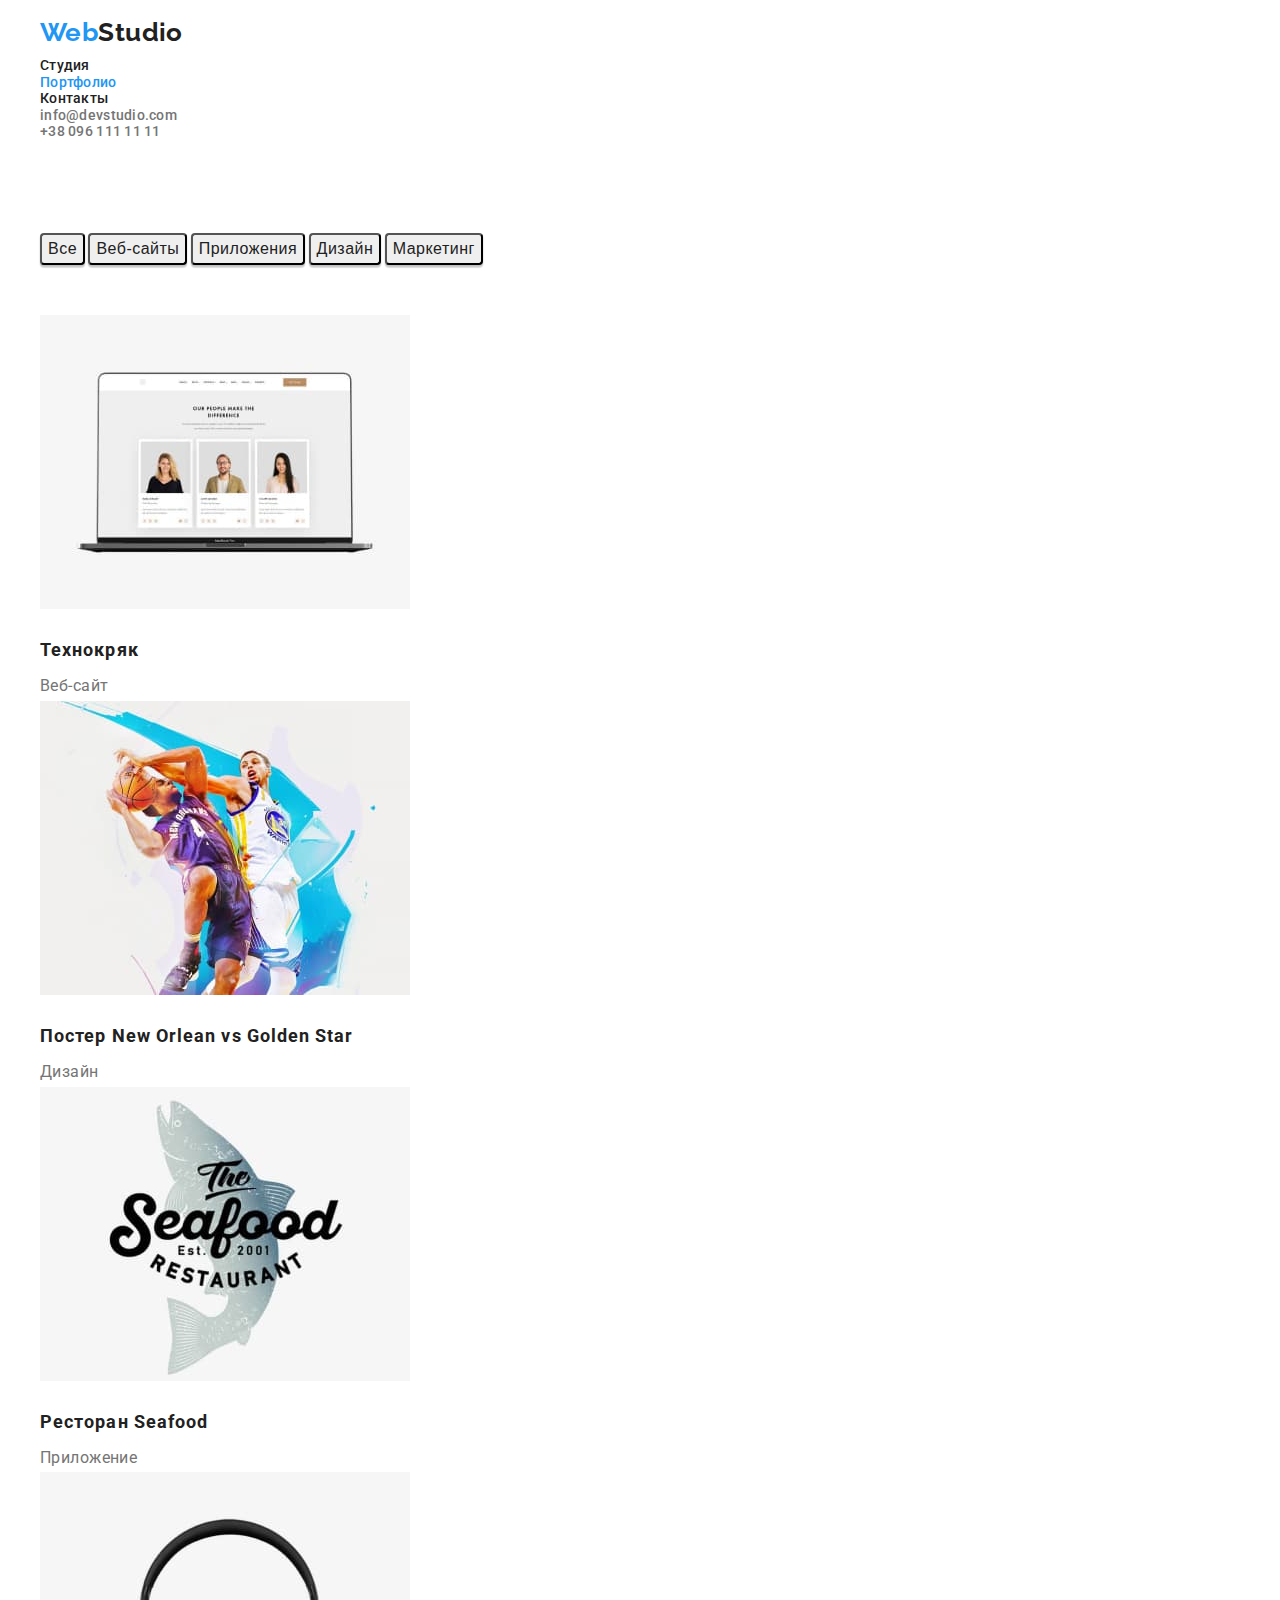
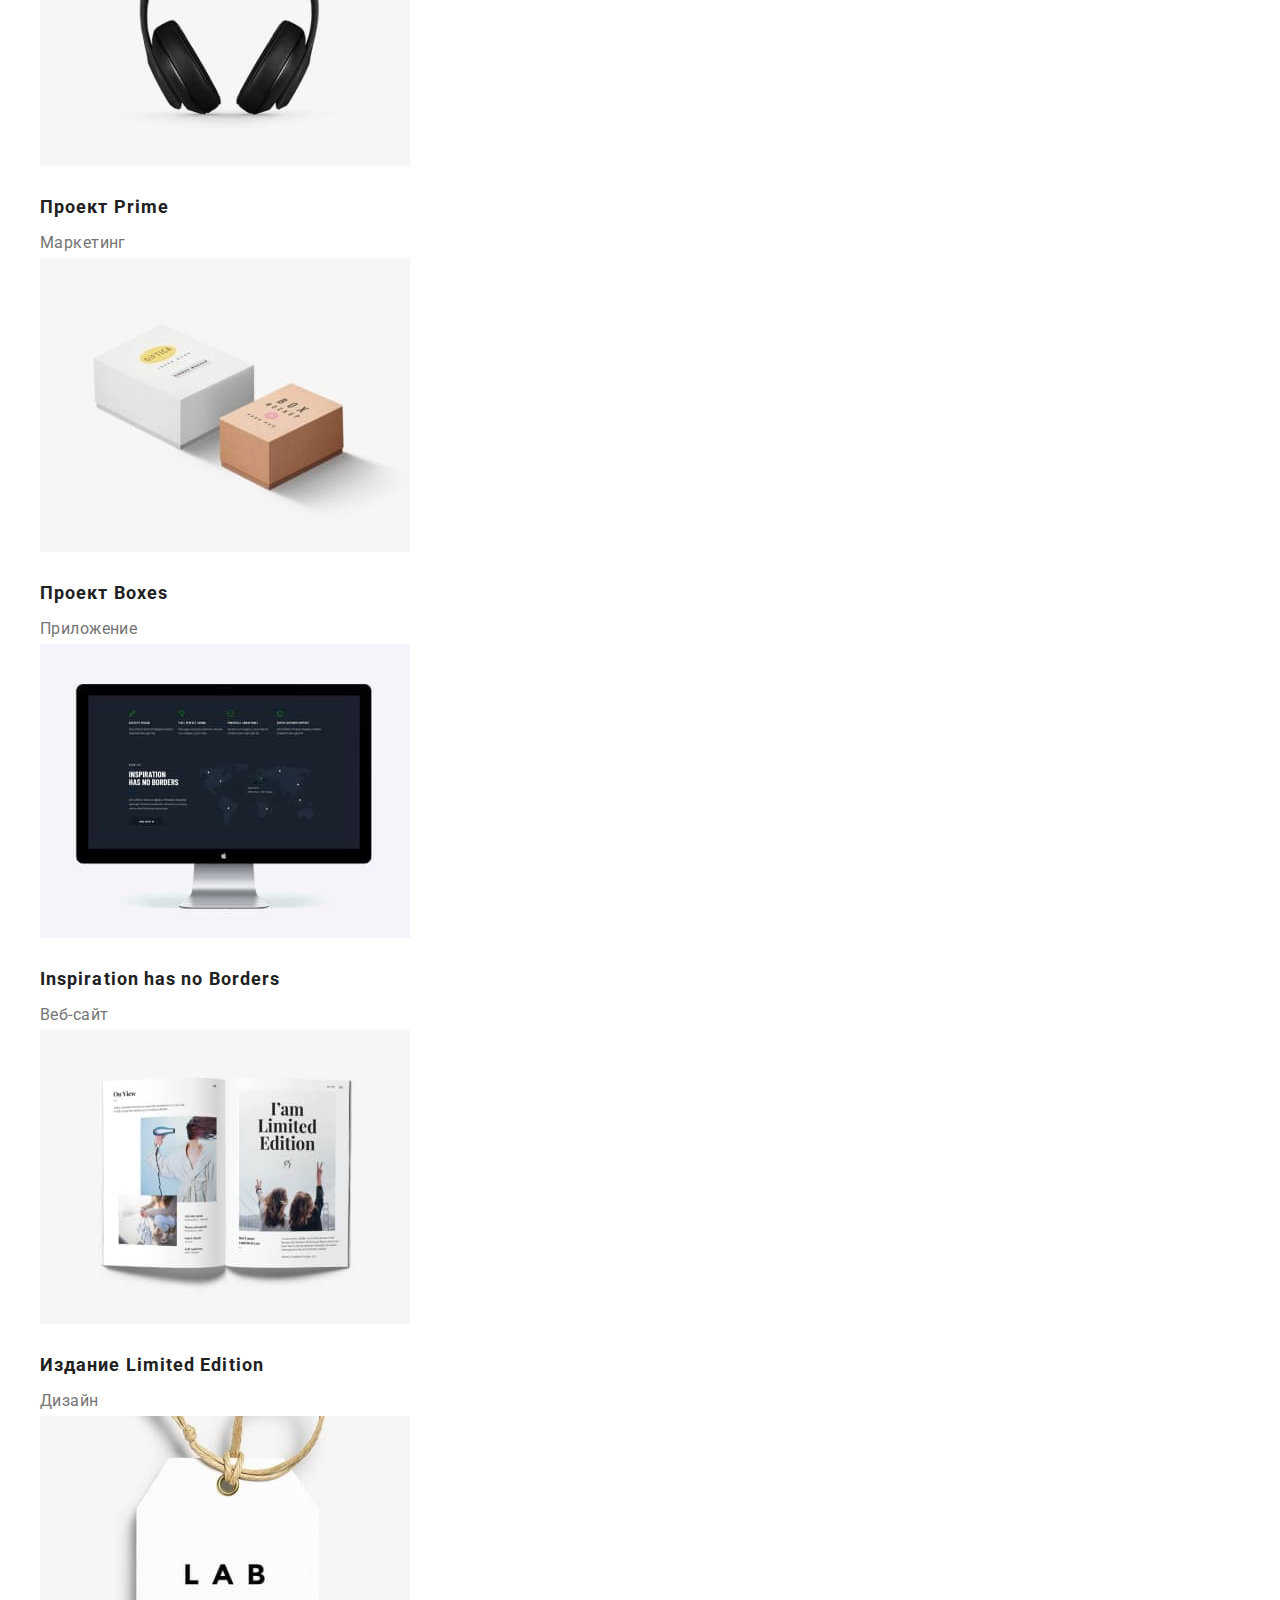
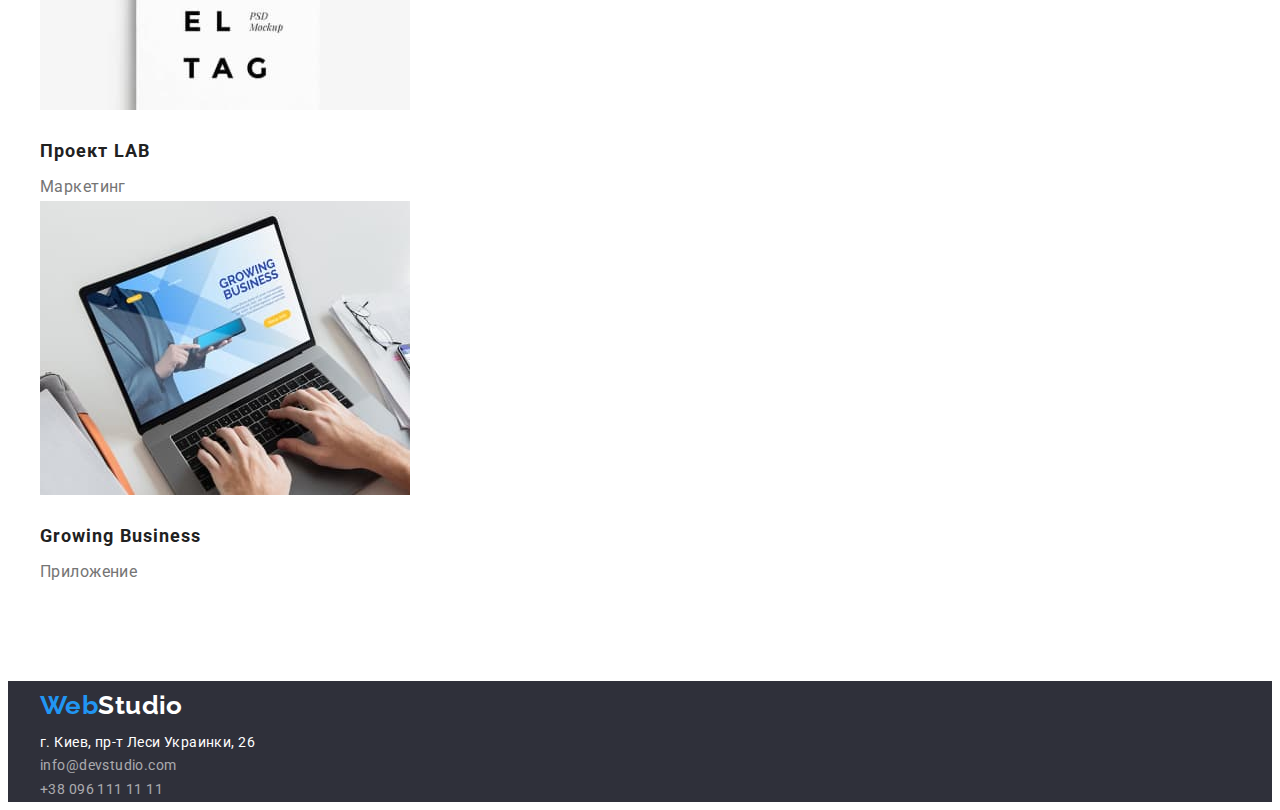
==== portfolio.html @ 47c8ec98 "Сделал разметку сайта margin и pading" ====
<!DOCTYPE html>
<html lang="ru">
  <head>
    <meta charset="UTF-8" />
    <meta http-equiv="X-UA-Compatible" content="IE=edge" />
    <meta name="viewport" content="width=device-width, initial-scale=1.0" />
    <link
      href="https://fonts.googleapis.com/css2?family=Raleway:wght@700&family=Roboto:wght@400;500;700;900&display=swap"
      rel="stylesheet"
    />
    <link rel="stylesheet" href="style/styles.css" />
    <title>goit-markup-hw-01</title>
  </head>
  <body>
    <!-- Шапка -->
    <header>
      <div class="conteiner">
        <nav>
          <a href="./index.html" class="logo"
            ><span class="logo-accent">Web</span>Studio</a
          >
          <ul class="site-nav list">
            <li><a href="./index.html" class="link">Студия</a></li>
            <li>
              <a href="./portfolio.html" class="link curent">Портфолио</a>
            </li>
            <li><a href="" class="link">Контакты</a></li>
          </ul>
        </nav>
        <ul class="site-contact list">
          <li>
            <a href="tomail:info@devstudio.com" class="link"
              >info@devstudio.com</a
            >
          </li>
          <li>
            <a href="tel:+380961111111" class="link">+38 096 111 11 11</a>
          </li>
        </ul>
      </div>
    </header>
    <main>
      <section class="section">
        <h1 class="visually-hidden">Портфолио</h1>
        <div class="conteiner">
          <button type="button" class="bottons one">Все</button>
          <button type="button" class="bottons">Веб-сайты</button>
          <button type="button" class="bottons">Приложения</button>
          <button type="button" class="bottons">Дизайн</button>
          <button type="button" class="bottons">Маркетинг</button>
          <ul class="list-projects list">
            <li>
              <a href=""
                ><img src="./images/2.1.jpg" alt="Технокряк" width="370" />
                <h2 class="project">Технокряк</h2>
                <p class="diction">Веб-сайт</p></a
              >
            </li>
            <li>
              <a href=""
                ><img
                  src="./images/2.2.jpg"
                  alt="Постер New Orlean vs Golden Star"
                  width="370"
                />
                <h2 class="project">Постер New Orlean vs Golden Star</h2>
                <p class="diction">Дизайн</p></a
              >
            </li>
            <li>
              <a href=""
                ><img
                  src="./images/2.3.jpg"
                  alt="Ресторан Seafood"
                  width="370"
                />
                <h2 class="project">Ресторан Seafood</h2>
                <p class="diction">Приложение</p></a
              >
            </li>
            <li>
              <a href=""
                ><img src="./images/2.4.jpg" alt="Проект Prime" width="370" />
                <h2 class="project">Проект Prime</h2>
                <p class="diction">Маркетинг</p></a
              >
            </li>
            <li>
              <a href=""
                ><img src="./images/2.5.jpg" alt="Проект Boxes" width="370" />
                <h2 class="project">Проект Boxes</h2>
                <p class="diction">Приложение</p></a
              >
            </li>
            <li>
              <a href=""
                ><img
                  src="./images/2.6.jpg"
                  alt="Inspiration has no Borders"
                  width="370"
                />
                <h2 class="project">Inspiration has no Borders</h2>
                <p class="diction">Веб-сайт</p></a
              >
            </li>
            <li>
              <a href=""
                ><img
                  src="./images/2.7.jpg"
                  alt="Издание Limited Edition"
                  width="370"
                />
                <h2 class="project">Издание Limited Edition</h2>
                <p class="diction">Дизайн</p></a
              >
            </li>
            <li>
              <a href=""
                ><img src="./images/2.8.jpg" alt="Проект LAB" width="370" />
                <h2 class="project">Проект LAB</h2>
                <p class="diction">Маркетинг</p></a
              >
            </li>
            <li>
              <a href=""
                ><img
                  src="./images/2.9.jpg"
                  alt="Growing Business"
                  width="370"
                />
                <h2 class="project">Growing Business</h2>
                <p class="diction">Приложение</p></a
              >
            </li>
          </ul>
        </div>
      </section>
    </main>
    <footer class="footer">
      <div class="conteiner">
        <a href="./index.html" class="footer-logo"
          ><span class="logo-accent">Web</span
          ><span class="footer-logo-accent">Studio</span></a
        >
        <address>
          <ul class="contact-footer list">
            <li>
              <a
                href="https://goo.gl/maps/BdsSgtMAJnZPHCbD8"
                target="_blank"
                class="address"
              >
                г. Киев, пр-т Леси Украинки, 26
              </a>
            </li>
            <li>
              <a href="tomail:info@devstudio.com" class="link"
                >info@devstudio.com</a
              >
            </li>
            <li>
              <a href="tel:+380961111111" class="link">+38 096 111 11 11</a>
            </li>
          </ul>
        </address>
      </div>
    </footer>
  </body>
</html>
---- style/styles.css ----
:root {
  --primary-text-color: #757575;
  --accent-color: #2196f3;
  --text-title-color: #212121;
  --text-bottons-color: white;
}

.visually-hidden {
  position: fixed;
  transform: scale(0);
}
body {
  background-color: white;
  color: var(--primary-text-color);
  font-family: Roboto, sans-serif;
  font-size: 14px;
  letter-spacing: 0.03em;
}
.list {
  list-style: none;
  padding: 0;
  margin: 0;
}

.conteiner {
  /* outline: 1px solid tomato; */
  width: 1200px;
  margin-left: auto;
  margin-right: auto;
}

.section {
  padding-top: 94px;
  padding-bottom: 94px;
}

/* ul {
  list-style: none;
} */

/* Logo */
.logo,
.footer-logo {
  color: var(--text-title-color);
  font-family: Raleway;
  font-style: normal;
  font-weight: 700;
  font-size: 26px;
  line-height: 1.9;
  text-decoration: none;
}
.logo-accent {
  color: var(--accent-color);
}

/* Site-nav */
.site-nav .link {
  color: var(--text-title-color);
  font-weight: 500;
  font-size: 14px;
  line-height: 1.1;
  letter-spacing: 0.02em;
  text-decoration: none;
}
.site-nav .link:hover,
.site-nav .link:focus,
.contact-footer .link:hover,
.contact-footer .link:focus {
  color: var(--accent-color);
}
.site-nav .link.curent {
  color: var(--accent-color);
}

.site-contact .link {
  color: var(--primary-text-color);
  font-weight: 500;
  font-size: 14px;
  line-height: 1.1;
  letter-spacing: 0.02em;
  text-decoration: none;
}
.site-contact .link:hover,
.site-contact .link:focus {
  color: var(--accent-color);
}

/* страничка index.html */
/* Hero */
.hero-button {
  font-weight: 700;
  font-size: 16px;
  line-height: 1.9;
  display: flex;
  align-items: center;
  letter-spacing: 0.06em;
  color: var(--text-bottons-color);
  background-color: var(--accent-color);
  display: inline-block;
  box-shadow: 0px 4px 4px rgba(0, 0, 0, 0.15);
  border-radius: 4px;
}

.hero-button:hover,
.hero-button:focus {
  color: var(--text-title-color);
  background-color: var(--text-bottons-color);
}

.hero {
  background-color: #2f303a;
  text-align: center;
}

.hero .title {
  font-weight: 900;
  font-size: 44px;
  line-height: 1.4;
  letter-spacing: 0.06em;
  text-transform: uppercase;
  color: var(--text-bottons-color);
  margin-top: 0;
  margin-bottom: 30px;
}
/* peculiarities */
.feature-list .title {
  margin-top: 0;
  margin-bottom: 10px;
  color: var(--text-title-color);
  font-weight: 700;
  font-size: 14px;
  line-height: 1.1;
  letter-spacing: 0.03em;
  text-transform: uppercase;
}

.feature-list .paragraf {
  font-size: 14px;
  line-height: 1.7;
  margin-top: 0;
  margin-bottom: 0;
}
/* About */
.about-title {
  color: var(--text-title-color);
  margin-top: 0;
  margin-bottom: 50px;
  font-weight: 700;
  font-size: 36px;
  line-height: 1.2;
  text-align: center;
}
/* About team */
.about-team .title {
  color: var(--text-title-color);
  margin-top: 0;
  margin-bottom: 50px;
  font-weight: 700;
  font-size: 36px;
  line-height: 1.2;
}
.about-team .name {
  color: var(--text-title-color);
  margin-top: 30px;
  margin-bottom: 10px;
  font-weight: 500;
  font-size: 16px;
  line-height: 1.2;
}

.about-team .profession {
  color: var(--primary-text-color);
  margin-top: 0;
  margin-bottom: 0;
  font-size: 16px;
  line-height: 1.1;
}

/* footer */

.footer {
  background-color: #2f303a;
}
.footer-logo-accent {
  color: var(--text-bottons-color);
}
.contact-footer .link {
  font-size: 14px;
  line-height: 1.7;
  color: rgba(255, 255, 255, 0.6);
  text-decoration: none;
  font-style: normal;
}
.address {
  font-style: normal;
  text-decoration: none;
  font-size: 14px;
  line-height: 1.7;
  color: var(--text-bottons-color);
}
/* portfolio.html */
.bottons {
  font-weight: 500;
  font-size: 16px;
  line-height: 1.6;
  text-align: center;
  letter-spacing: 0.03em;
  color: var(--text-title-color);
  cursor: pointer;
  border-radius: 4px;
  box-shadow: 0px 3px 1px rgba(0, 0, 0, 0.1), 0px 1px 2px rgba(0, 0, 0, 0.08),
    0px 2px 2px rgba(0, 0, 0, 0.12);
  margin-top: 0;
  margin-bottom: 50px;
}
.bottons:hover,
.bottons:focus {
  color: var(--text-bottons-color);
  background-color: var(--accent-color);
}
.list-projects .project {
  color: var(--text-title-color);
  margin-top: 20px;
  margin-bottom: 4px;
  font-weight: 700;
  font-size: 18px;
  line-height: 2;
  letter-spacing: 0.06em;
  text-decoration: none;
}

.list-projects .diction {
  color: var(--primary-text-color);
  margin-top: 0;
  margin-bottom: 0;
  font-size: 16px;
  line-height: 1.8;
}

.list-projects a {
  text-decoration: none;
}
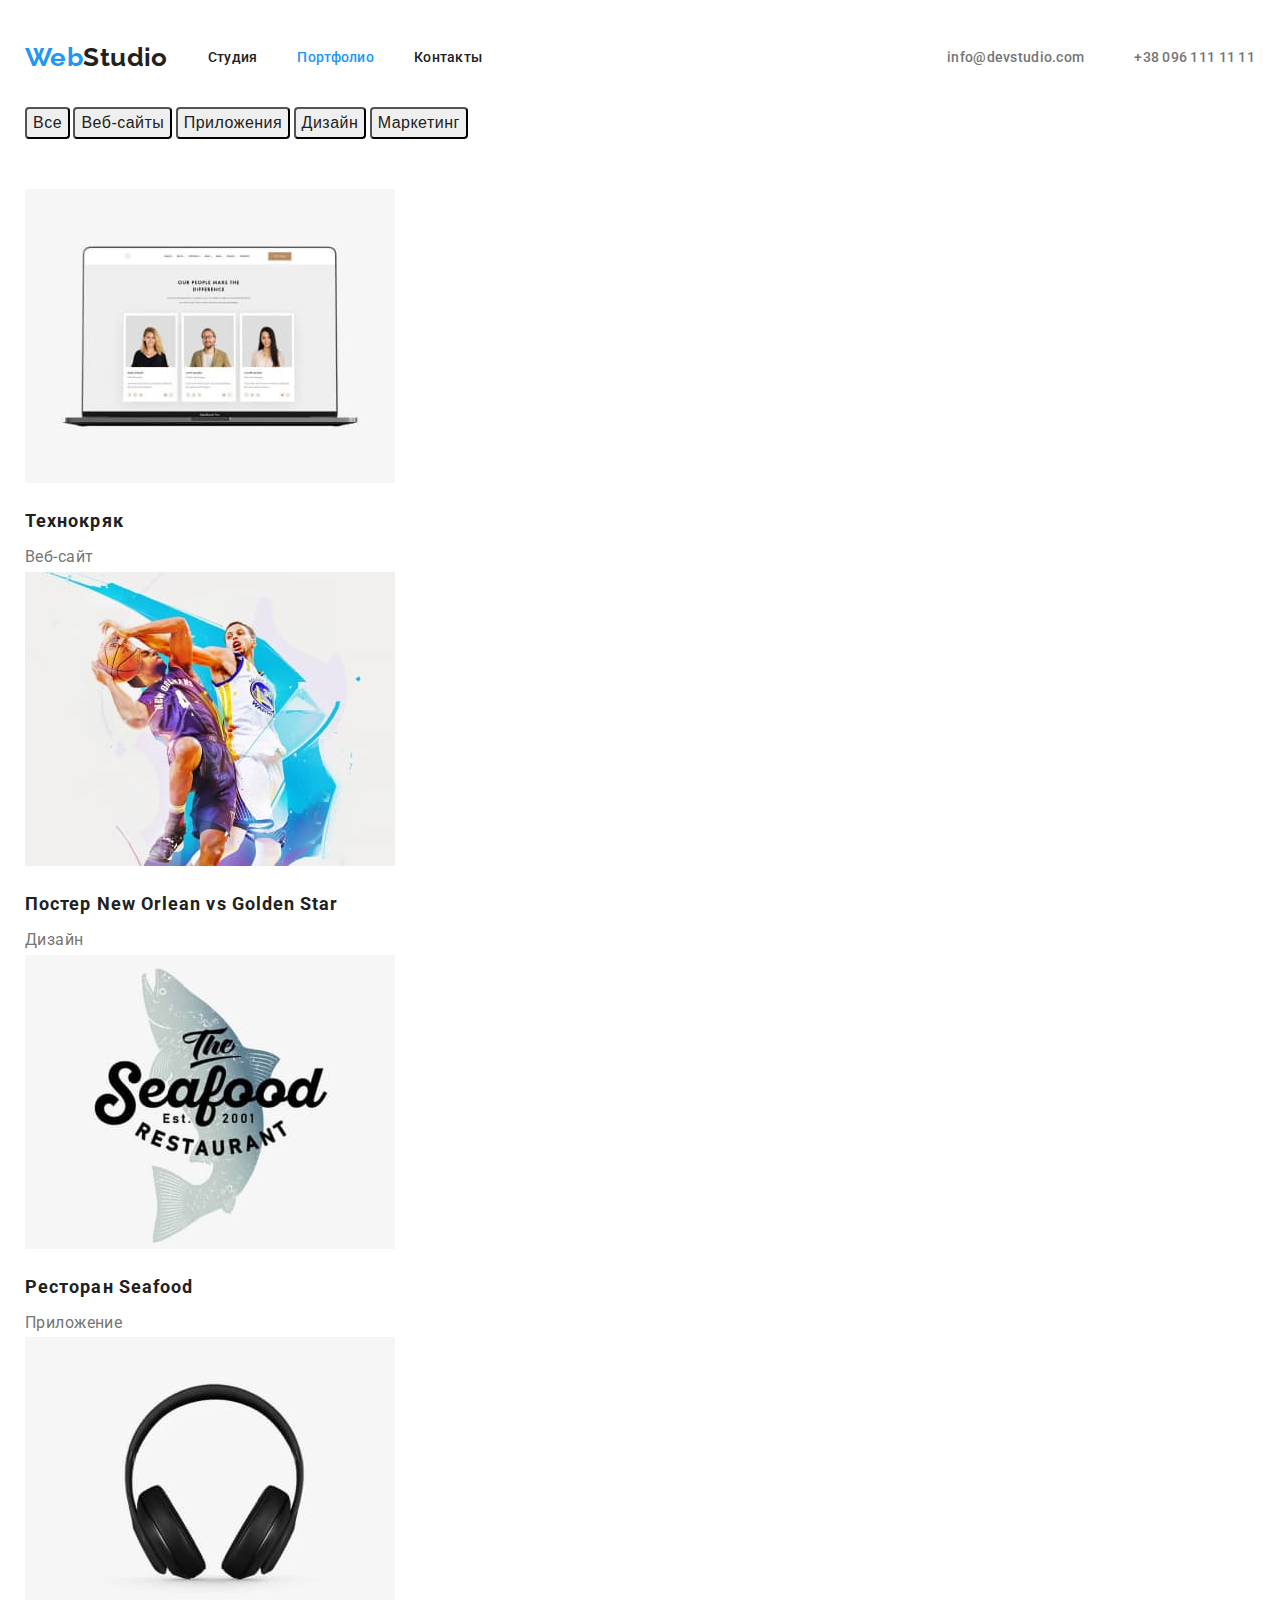
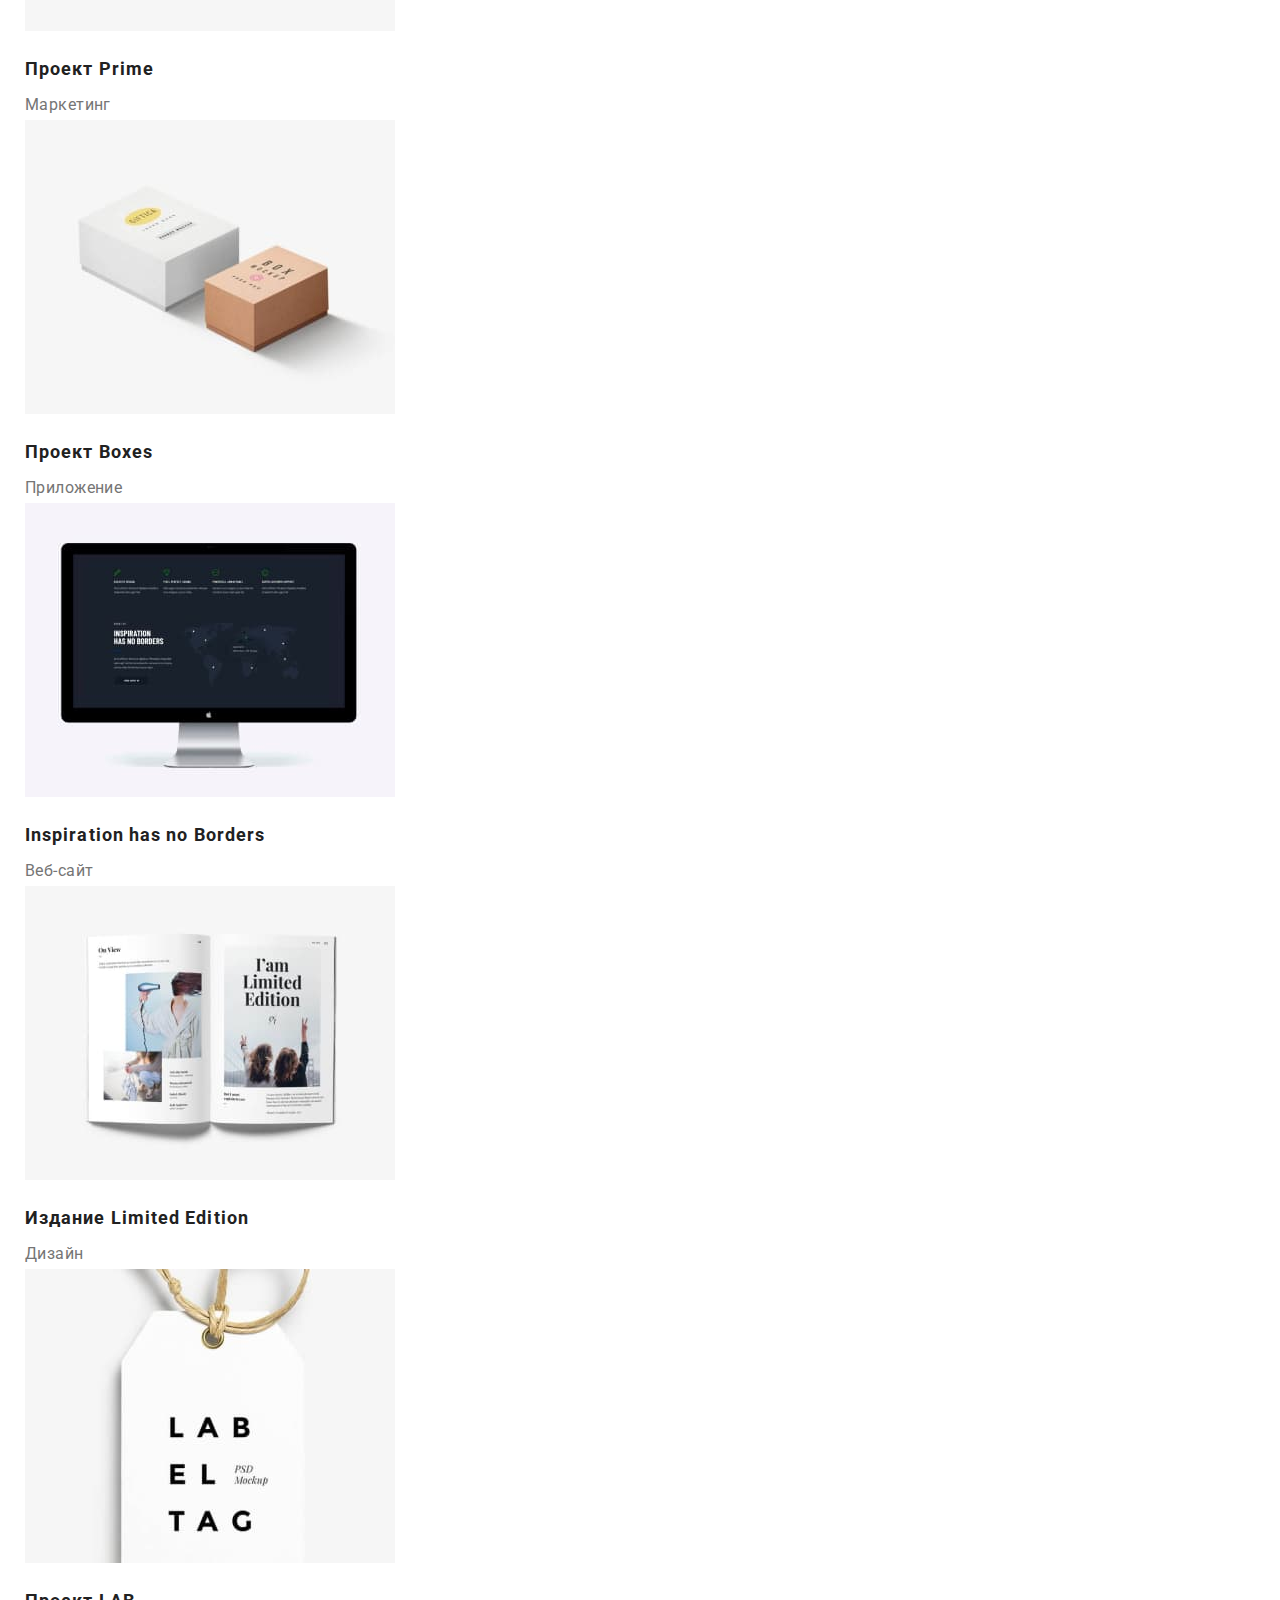
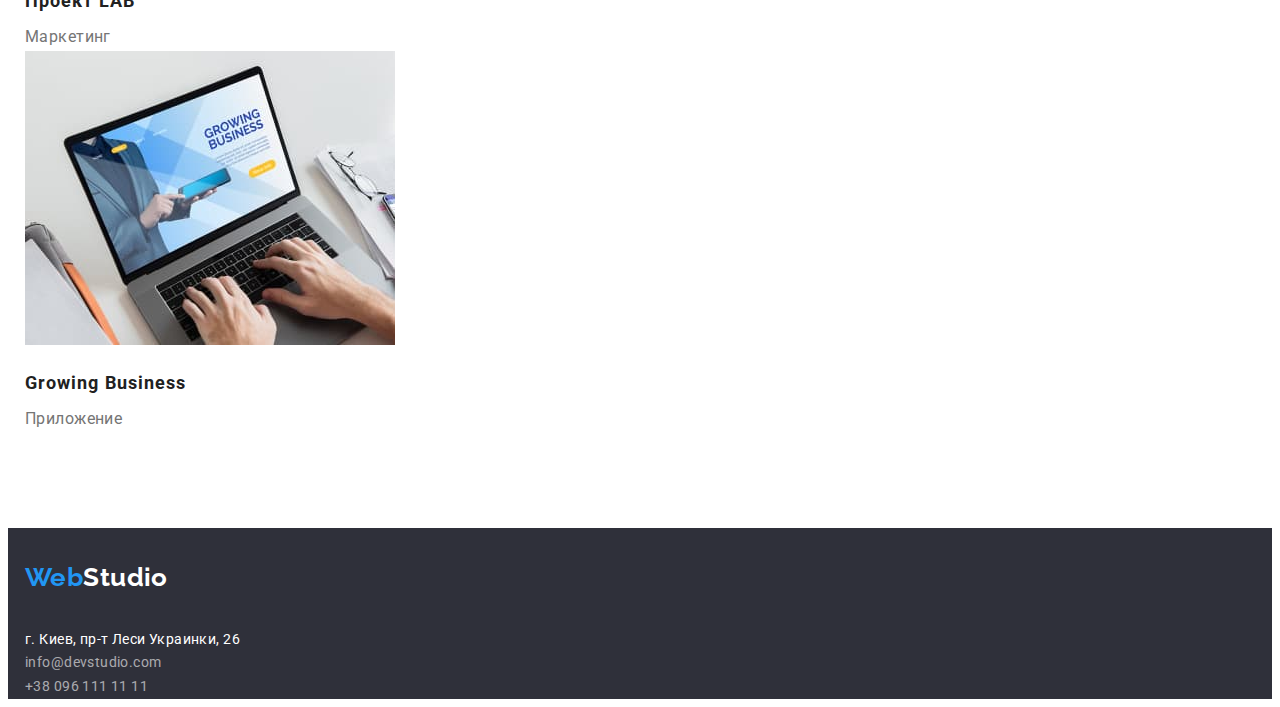
==== commit 33419e5c: "1" ====
--- a/portfolio.html
+++ b/portfolio.html
@@ -14,31 +14,32 @@
   <body>
     <!-- Шапка -->
     <header>
-      <div class="conteiner">
+      <div class="conteiner main-nav">
         <nav>
           <a href="./index.html" class="logo"
             ><span class="logo-accent">Web</span>Studio</a
           >
           <ul class="site-nav list">
-            <li><a href="./index.html" class="link">Студия</a></li>
-            <li>
+            <li class="item"><a href="./index.html" class="link">Студия</a></li>
+            <li class="item">
               <a href="./portfolio.html" class="link curent">Портфолио</a>
             </li>
-            <li><a href="" class="link">Контакты</a></li>
+            <li class="item"><a href="" class="link">Контакты</a></li>
           </ul>
         </nav>
         <ul class="site-contact list">
-          <li>
+          <li class="item">
             <a href="tomail:info@devstudio.com" class="link"
               >info@devstudio.com</a
             >
           </li>
-          <li>
+          <li class="item">
             <a href="tel:+380961111111" class="link">+38 096 111 11 11</a>
           </li>
         </ul>
       </div>
     </header>
+    <!-- Портфолио -->
     <main>
       <section class="section">
         <h1 class="visually-hidden">Портфолио</h1>
--- a/style/styles.css
+++ b/style/styles.css
@@ -24,14 +24,23 @@
 
 .conteiner {
   /* outline: 1px solid tomato; */
-  width: 1200px;
+  width: 1230px;
+  padding-left: 15px;
+  padding-right: 15px;
   margin-left: auto;
   margin-right: auto;
 }
 
 .section {
-  padding-top: 94px;
   padding-bottom: 94px;
+}
+
+img {
+  display: block;
+}
+nav {
+  display: flex;
+  /* align-items: center; */
 }
 
 /* ul {
@@ -39,8 +48,18 @@
 } */
 
 /* Logo */
+.main-nav {
+  display: flex;
+  align-items: center;
+}
+
 .logo,
 .footer-logo {
+  display: flex;
+  padding-top: 25px;
+  padding-bottom: 25px;
+  margin-left: auto;
+
   color: var(--text-title-color);
   font-family: Raleway;
   font-style: normal;
@@ -54,7 +73,18 @@
 }
 
 /* Site-nav */
+.site-nav {
+  display: flex;
+  margin-left: 40px;
+  align-items: center;
+}
+
 .site-nav .link {
+  display: block;
+  padding-top: 32px;
+  padding-bottom: 32px;
+  /* background-color: tomato; */
+
   color: var(--text-title-color);
   font-weight: 500;
   font-size: 14px;
@@ -62,6 +92,13 @@
   letter-spacing: 0.02em;
   text-decoration: none;
 }
+.site-nav .item:not(:last-child) {
+  margin-right: 40px;
+}
+
+/* .site-nav .link + .link {
+  margin-right: 40px;
+} */
 .site-nav .link:hover,
 .site-nav .link:focus,
 .contact-footer .link:hover,
@@ -71,8 +108,21 @@
 .site-nav .link.curent {
   color: var(--accent-color);
 }
-
+.site-contact {
+  display: flex;
+}
+.site-contact .item + .item {
+  margin-left: 50px;
+}
+
+.site-contact {
+  margin-left: auto;
+}
 .site-contact .link {
+  display: block;
+  padding-top: 32px;
+  padding-bottom: 32px;
+
   color: var(--primary-text-color);
   font-weight: 500;
   font-size: 14px;
@@ -113,7 +163,6 @@
 }
 
 .hero .title {
-  font-weight: 900;
   font-size: 44px;
   line-height: 1.4;
   letter-spacing: 0.06em;
@@ -123,6 +172,15 @@
   margin-bottom: 30px;
 }
 /* peculiarities */
+.flex-conteiner {
+  display: flex;
+  align-items: center;
+}
+.feature-list {
+  display: flex;
+  padding-top: 120px;
+}
+
 .feature-list .title {
   margin-top: 0;
   margin-bottom: 10px;
@@ -135,11 +193,18 @@
 }
 
 .feature-list .paragraf {
+  width: 270px;
+  margin-left: auto;
   font-size: 14px;
   line-height: 1.7;
   margin-top: 0;
   margin-bottom: 0;
 }
+
+.feature-list .item:not(:last-child) {
+  margin-right: 30px;
+}
+
 /* About */
 .about-title {
   color: var(--text-title-color);
@@ -208,15 +273,17 @@
   color: var(--text-title-color);
   cursor: pointer;
   border-radius: 4px;
+  /* box-shadow: 0px 3px 1px rgba(0, 0, 0, 0.1), 0px 1px 2px rgba(0, 0, 0, 0.08),
+    0px 2px 2px rgba(0, 0, 0, 0.12); */
+  margin-top: 0;
+  margin-bottom: 50px;
+}
+.bottons:hover,
+.bottons:focus {
+  color: var(--text-bottons-color);
+  background-color: var(--accent-color);
   box-shadow: 0px 3px 1px rgba(0, 0, 0, 0.1), 0px 1px 2px rgba(0, 0, 0, 0.08),
     0px 2px 2px rgba(0, 0, 0, 0.12);
-  margin-top: 0;
-  margin-bottom: 50px;
-}
-.bottons:hover,
-.bottons:focus {
-  color: var(--text-bottons-color);
-  background-color: var(--accent-color);
 }
 .list-projects .project {
   color: var(--text-title-color);
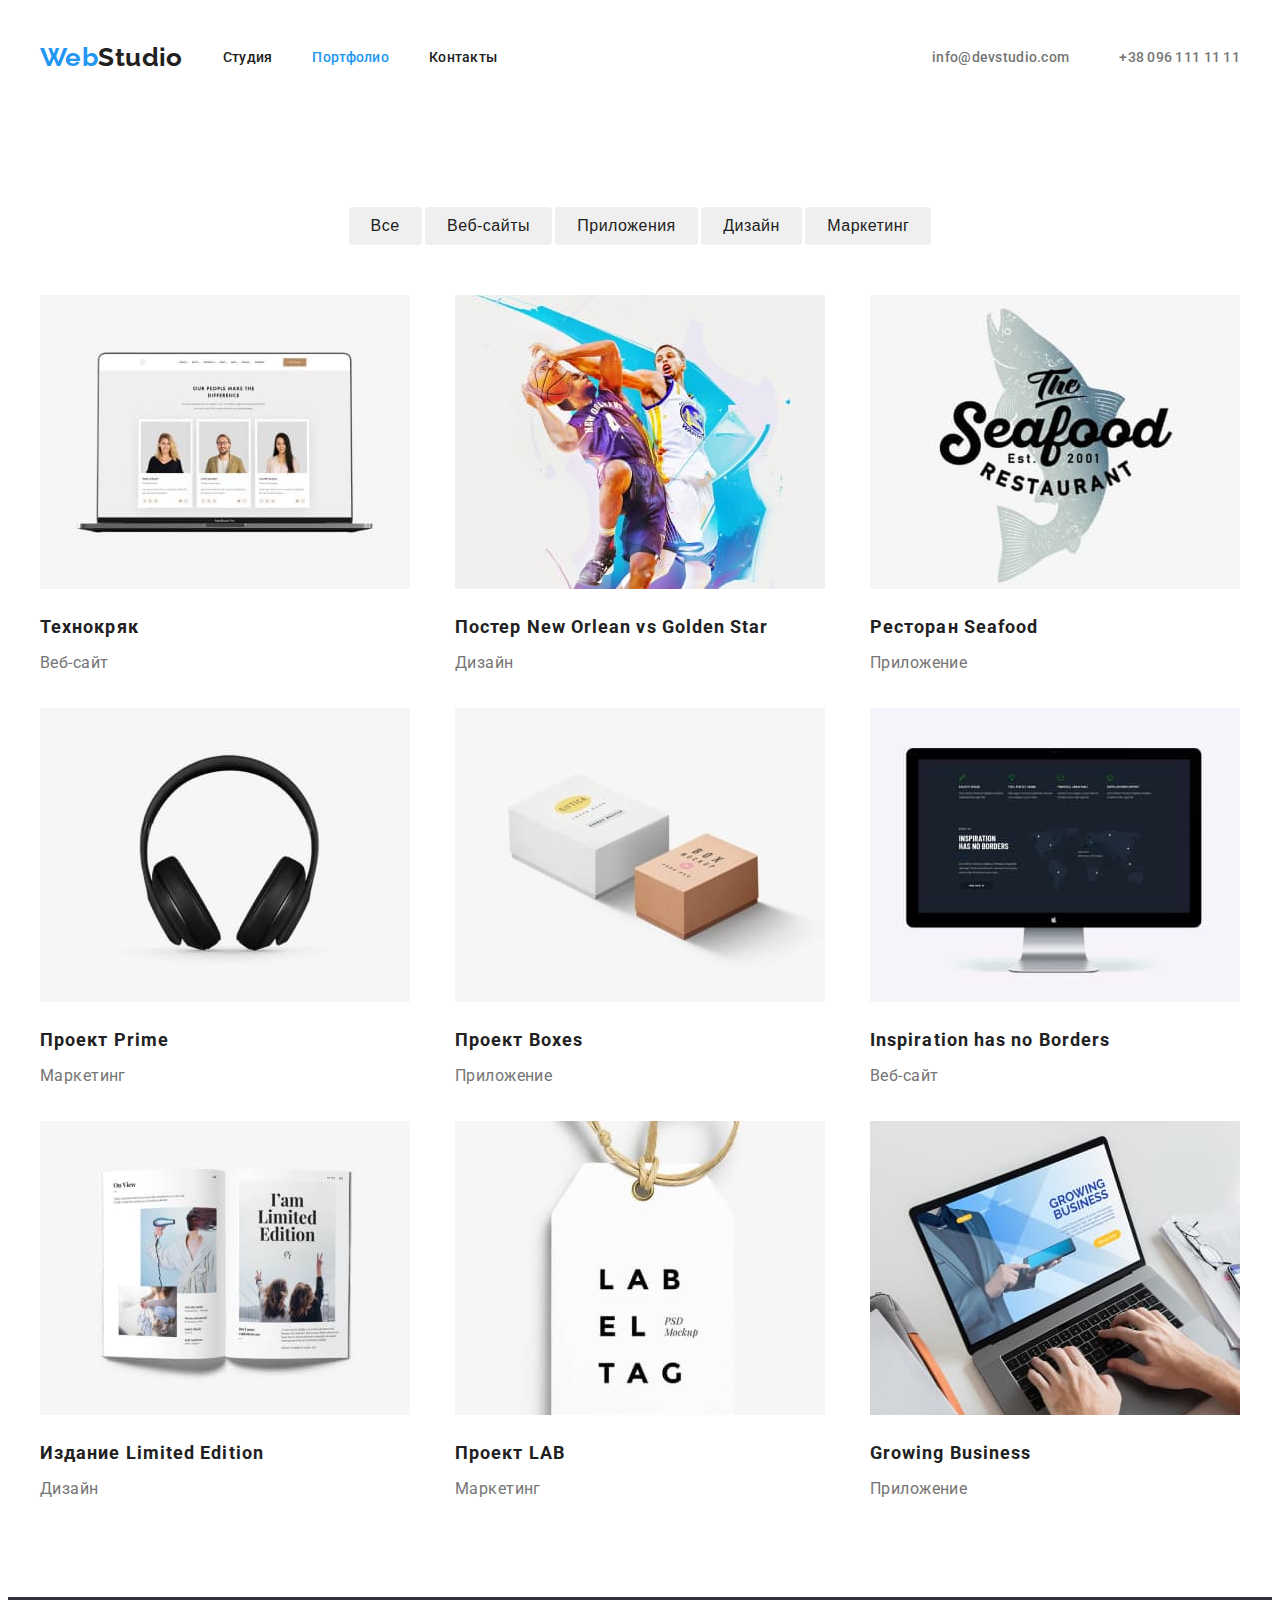
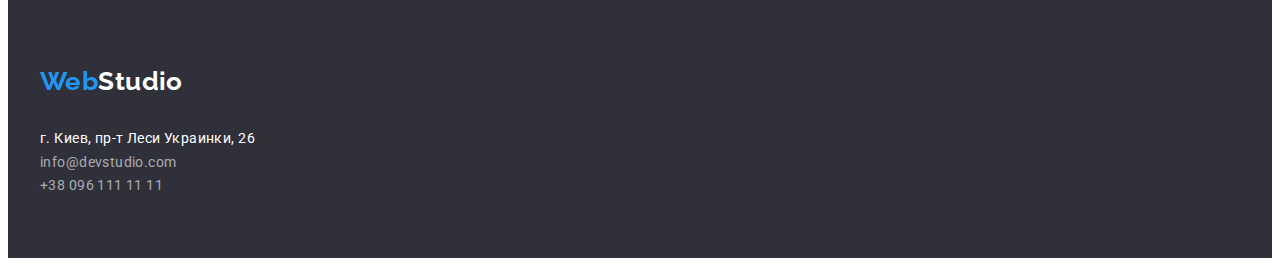
==== commit edfd8718: "+" ====
--- a/portfolio.html
+++ b/portfolio.html
@@ -15,7 +15,7 @@
     <!-- Шапка -->
     <header>
       <div class="conteiner main-nav">
-        <nav>
+        <nav class="navigator">
           <a href="./index.html" class="logo"
             ><span class="logo-accent">Web</span>Studio</a
           >
@@ -43,21 +43,23 @@
     <main>
       <section class="section">
         <h1 class="visually-hidden">Портфолио</h1>
+        <div class="conteiner flex-buttons">
+          <button type="button" class="buttons">Все</button>
+          <button type="button" class="buttons">Веб-сайты</button>
+          <button type="button" class="buttons">Приложения</button>
+          <button type="button" class="buttons">Дизайн</button>
+          <button type="button" class="buttons">Маркетинг</button>
+        </div>
         <div class="conteiner">
-          <button type="button" class="bottons one">Все</button>
-          <button type="button" class="bottons">Веб-сайты</button>
-          <button type="button" class="bottons">Приложения</button>
-          <button type="button" class="bottons">Дизайн</button>
-          <button type="button" class="bottons">Маркетинг</button>
-          <ul class="list-projects list">
-            <li>
+          <ul class="list-projects flex-element list">
+            <li class="item">
               <a href=""
                 ><img src="./images/2.1.jpg" alt="Технокряк" width="370" />
                 <h2 class="project">Технокряк</h2>
                 <p class="diction">Веб-сайт</p></a
               >
             </li>
-            <li>
+            <li class="item">
               <a href=""
                 ><img
                   src="./images/2.2.jpg"
@@ -68,7 +70,7 @@
                 <p class="diction">Дизайн</p></a
               >
             </li>
-            <li>
+            <li class="item">
               <a href=""
                 ><img
                   src="./images/2.3.jpg"
@@ -79,21 +81,21 @@
                 <p class="diction">Приложение</p></a
               >
             </li>
-            <li>
+            <li class="item">
               <a href=""
                 ><img src="./images/2.4.jpg" alt="Проект Prime" width="370" />
                 <h2 class="project">Проект Prime</h2>
                 <p class="diction">Маркетинг</p></a
               >
             </li>
-            <li>
+            <li class="item">
               <a href=""
                 ><img src="./images/2.5.jpg" alt="Проект Boxes" width="370" />
                 <h2 class="project">Проект Boxes</h2>
                 <p class="diction">Приложение</p></a
               >
             </li>
-            <li>
+            <li class="item">
               <a href=""
                 ><img
                   src="./images/2.6.jpg"
@@ -104,7 +106,7 @@
                 <p class="diction">Веб-сайт</p></a
               >
             </li>
-            <li>
+            <li class="item">
               <a href=""
                 ><img
                   src="./images/2.7.jpg"
@@ -115,14 +117,14 @@
                 <p class="diction">Дизайн</p></a
               >
             </li>
-            <li>
+            <li class="item">
               <a href=""
                 ><img src="./images/2.8.jpg" alt="Проект LAB" width="370" />
                 <h2 class="project">Проект LAB</h2>
                 <p class="diction">Маркетинг</p></a
               >
             </li>
-            <li>
+            <li class="item">
               <a href=""
                 ><img
                   src="./images/2.9.jpg"
@@ -143,9 +145,9 @@
           ><span class="logo-accent">Web</span
           ><span class="footer-logo-accent">Studio</span></a
         >
-        <address>
+        <address class="address-navigator">
           <ul class="contact-footer list">
-            <li>
+            <li class="item">
               <a
                 href="https://goo.gl/maps/BdsSgtMAJnZPHCbD8"
                 target="_blank"
@@ -154,12 +156,12 @@
                 г. Киев, пр-т Леси Украинки, 26
               </a>
             </li>
-            <li>
+            <li class="item">
               <a href="tomail:info@devstudio.com" class="link"
                 >info@devstudio.com</a
               >
             </li>
-            <li>
+            <li class="item">
               <a href="tel:+380961111111" class="link">+38 096 111 11 11</a>
             </li>
           </ul>
--- a/style/styles.css
+++ b/style/styles.css
@@ -24,7 +24,7 @@
 
 .conteiner {
   /* outline: 1px solid tomato; */
-  width: 1230px;
+  width: 1200px;
   padding-left: 15px;
   padding-right: 15px;
   margin-left: auto;
@@ -38,17 +38,14 @@
 img {
   display: block;
 }
-nav {
-  display: flex;
-  /* align-items: center; */
-}
-
-/* ul {
-  list-style: none;
-} */
 
 /* Logo */
 .main-nav {
+  display: flex;
+  align-items: center;
+}
+
+.navigator {
   display: flex;
   align-items: center;
 }
@@ -138,6 +135,7 @@
 /* страничка index.html */
 /* Hero */
 .hero-button {
+  padding: 10px 32px;
   font-weight: 700;
   font-size: 16px;
   line-height: 1.9;
@@ -174,6 +172,7 @@
 /* peculiarities */
 .flex-conteiner {
   display: flex;
+  flex-direction: row;
   align-items: center;
 }
 .feature-list {
@@ -206,6 +205,17 @@
 }
 
 /* About */
+
+.flex-nav {
+  display: flex;
+  flex-direction: row;
+  align-items: center;
+}
+
+.flex-nav .item:not(:last-child) {
+  margin-right: 30px;
+}
+
 .about-title {
   color: var(--text-title-color);
   margin-top: 0;
@@ -216,6 +226,16 @@
   text-align: center;
 }
 /* About team */
+
+.flex-team {
+  display: flex;
+  flex-direction: row;
+  align-items: center;
+}
+.flex-team .item:not(:last-child) {
+  margin-right: 30px;
+}
+
 .about-team .title {
   color: var(--text-title-color);
   margin-top: 0;
@@ -223,6 +243,7 @@
   font-weight: 700;
   font-size: 36px;
   line-height: 1.2;
+  text-align: center;
 }
 .about-team .name {
   color: var(--text-title-color);
@@ -244,7 +265,14 @@
 /* footer */
 
 .footer {
+  display: flex;
+  flex-direction: column;
   background-color: #2f303a;
+}
+
+.footer-logo {
+  padding-top: 60px;
+  padding-bottom: 20px;
 }
 .footer-logo-accent {
   color: var(--text-bottons-color);
@@ -256,6 +284,13 @@
   text-decoration: none;
   font-style: normal;
 }
+.contact-footer.item:not(:last-child) {
+  padding-bottom: 9px;
+}
+.address-navigator {
+  padding-bottom: 60px;
+}
+
 .address {
   font-style: normal;
   text-decoration: none;
@@ -264,7 +299,15 @@
   color: var(--text-bottons-color);
 }
 /* portfolio.html */
-.bottons {
+
+.flex-buttons {
+  text-align: center;
+  margin-top: 100px;
+}
+
+.buttons {
+  padding: 6px 22px;
+
   font-weight: 500;
   font-size: 16px;
   line-height: 1.6;
@@ -272,19 +315,38 @@
   letter-spacing: 0.03em;
   color: var(--text-title-color);
   cursor: pointer;
+  border: transparent;
   border-radius: 4px;
   /* box-shadow: 0px 3px 1px rgba(0, 0, 0, 0.1), 0px 1px 2px rgba(0, 0, 0, 0.08),
     0px 2px 2px rgba(0, 0, 0, 0.12); */
   margin-top: 0;
   margin-bottom: 50px;
 }
-.bottons:hover,
-.bottons:focus {
+.buttons:hover,
+.buttons:focus {
   color: var(--text-bottons-color);
   background-color: var(--accent-color);
   box-shadow: 0px 3px 1px rgba(0, 0, 0, 0.1), 0px 1px 2px rgba(0, 0, 0, 0.08),
     0px 2px 2px rgba(0, 0, 0, 0.12);
 }
+
+.flex-element {
+  display: flex;
+  flex-wrap: wrap;
+  /* background-color: tomato; */
+}
+.flex-element .item {
+  margin-right: 45px;
+  margin-bottom: 30px;
+}
+
+.flex-element .item:nth-child(3n + 3) {
+  margin-right: 0;
+}
+
+.flex-element .item:nth-last-child(-n + 3) {
+  margin-bottom: 0;
+}
 .list-projects .project {
   color: var(--text-title-color);
   margin-top: 20px;
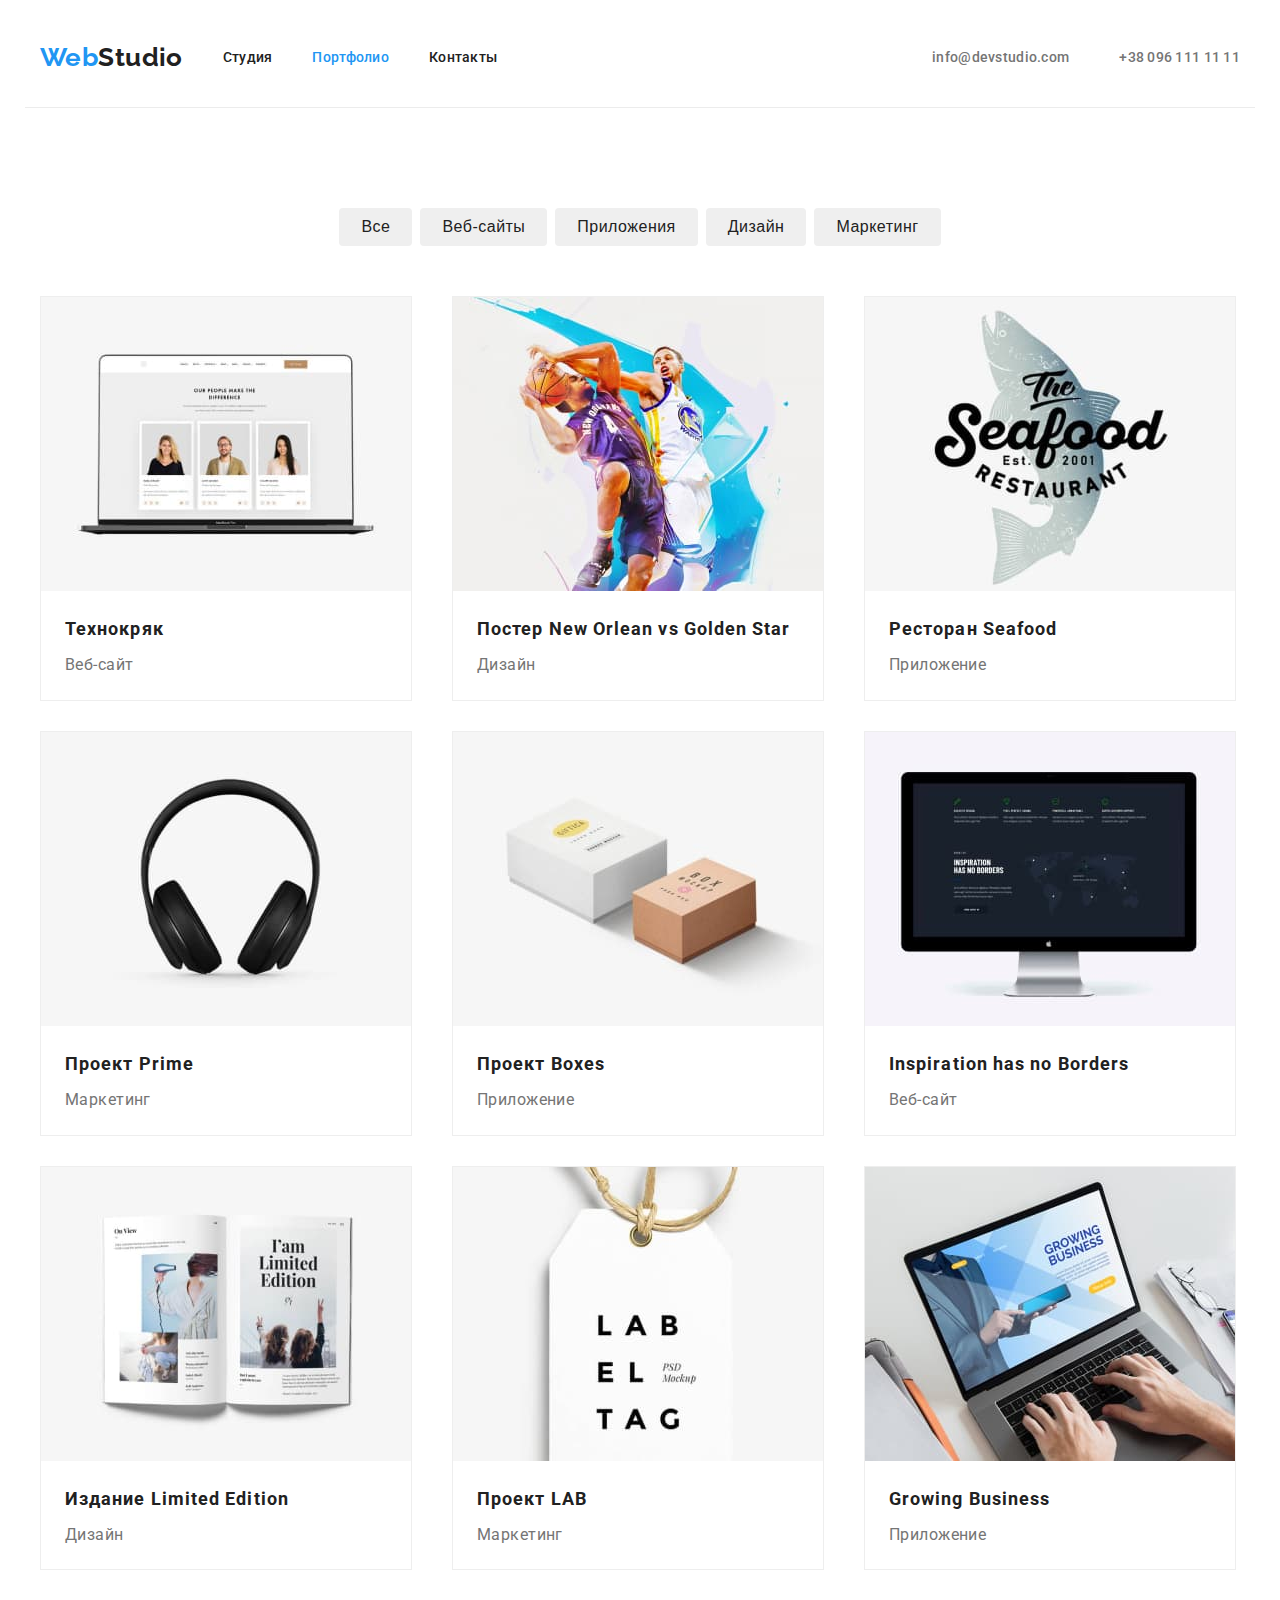
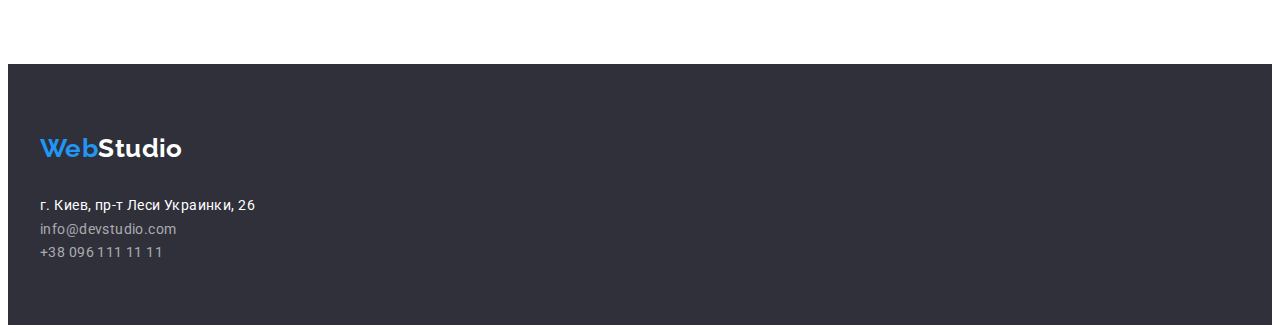
==== commit 6c24cafb: "good" ====
--- a/portfolio.html
+++ b/portfolio.html
@@ -43,14 +43,25 @@
     <main>
       <section class="section">
         <h1 class="visually-hidden">Портфолио</h1>
-        <div class="conteiner flex-buttons">
-          <button type="button" class="buttons">Все</button>
-          <button type="button" class="buttons">Веб-сайты</button>
-          <button type="button" class="buttons">Приложения</button>
-          <button type="button" class="buttons">Дизайн</button>
-          <button type="button" class="buttons">Маркетинг</button>
-        </div>
         <div class="conteiner">
+          <ul class="flex-buttons list">
+            <li class="item">
+              <button type="button" class="buttons">Все</button>
+            </li>
+            <li class="item">
+              <button type="button" class="buttons">Веб-сайты</button>
+            </li>
+            <li class="item">
+              <button type="button" class="buttons">Приложения</button>
+            </li>
+            <li class="item">
+              <button type="button" class="buttons">Дизайн</button>
+            </li>
+            <li class="item">
+              <button type="button" class="buttons">Маркетинг</button>
+            </li>
+          </ul>
+
           <ul class="list-projects flex-element list">
             <li class="item">
               <a href=""
--- a/style/styles.css
+++ b/style/styles.css
@@ -6,8 +6,7 @@
 }
 
 .visually-hidden {
-  position: fixed;
-  transform: scale(0);
+  display: none;
 }
 body {
   background-color: white;
@@ -43,6 +42,7 @@
 .main-nav {
   display: flex;
   align-items: center;
+  border-bottom: 1px solid #ececec;
 }
 
 .navigator {
@@ -252,6 +252,7 @@
   font-weight: 500;
   font-size: 16px;
   line-height: 1.2;
+  text-align: center;
 }
 
 .about-team .profession {
@@ -260,6 +261,7 @@
   margin-bottom: 0;
   font-size: 16px;
   line-height: 1.1;
+  text-align: center;
 }
 
 /* footer */
@@ -301,13 +303,23 @@
 /* portfolio.html */
 
 .flex-buttons {
-  text-align: center;
+  display: flex;
+  justify-content: center;
+  margin-top: 0;
+  margin-bottom: 0;
+}
+.flex-buttons .item {
+  display: block;
   margin-top: 100px;
-}
-
+  margin-bottom: 0;
+  margin-right: 8px;
+}
+
+.flex-buttons .item:last-child {
+  margin-right: 0;
+}
 .buttons {
   padding: 6px 22px;
-
   font-weight: 500;
   font-size: 16px;
   line-height: 1.6;
@@ -322,6 +334,7 @@
   margin-top: 0;
   margin-bottom: 50px;
 }
+
 .buttons:hover,
 .buttons:focus {
   color: var(--text-bottons-color);
@@ -336,8 +349,9 @@
   /* background-color: tomato; */
 }
 .flex-element .item {
-  margin-right: 45px;
+  margin-right: 40px;
   margin-bottom: 30px;
+  border: 1px solid #eeeeee;
 }
 
 .flex-element .item:nth-child(3n + 3) {
@@ -349,8 +363,7 @@
 }
 .list-projects .project {
   color: var(--text-title-color);
-  margin-top: 20px;
-  margin-bottom: 4px;
+  margin: 20px 24px 4px;
   font-weight: 700;
   font-size: 18px;
   line-height: 2;
@@ -360,8 +373,8 @@
 
 .list-projects .diction {
   color: var(--primary-text-color);
-  margin-top: 0;
-  margin-bottom: 0;
+  margin: 0 24px 20px;
+
   font-size: 16px;
   line-height: 1.8;
 }
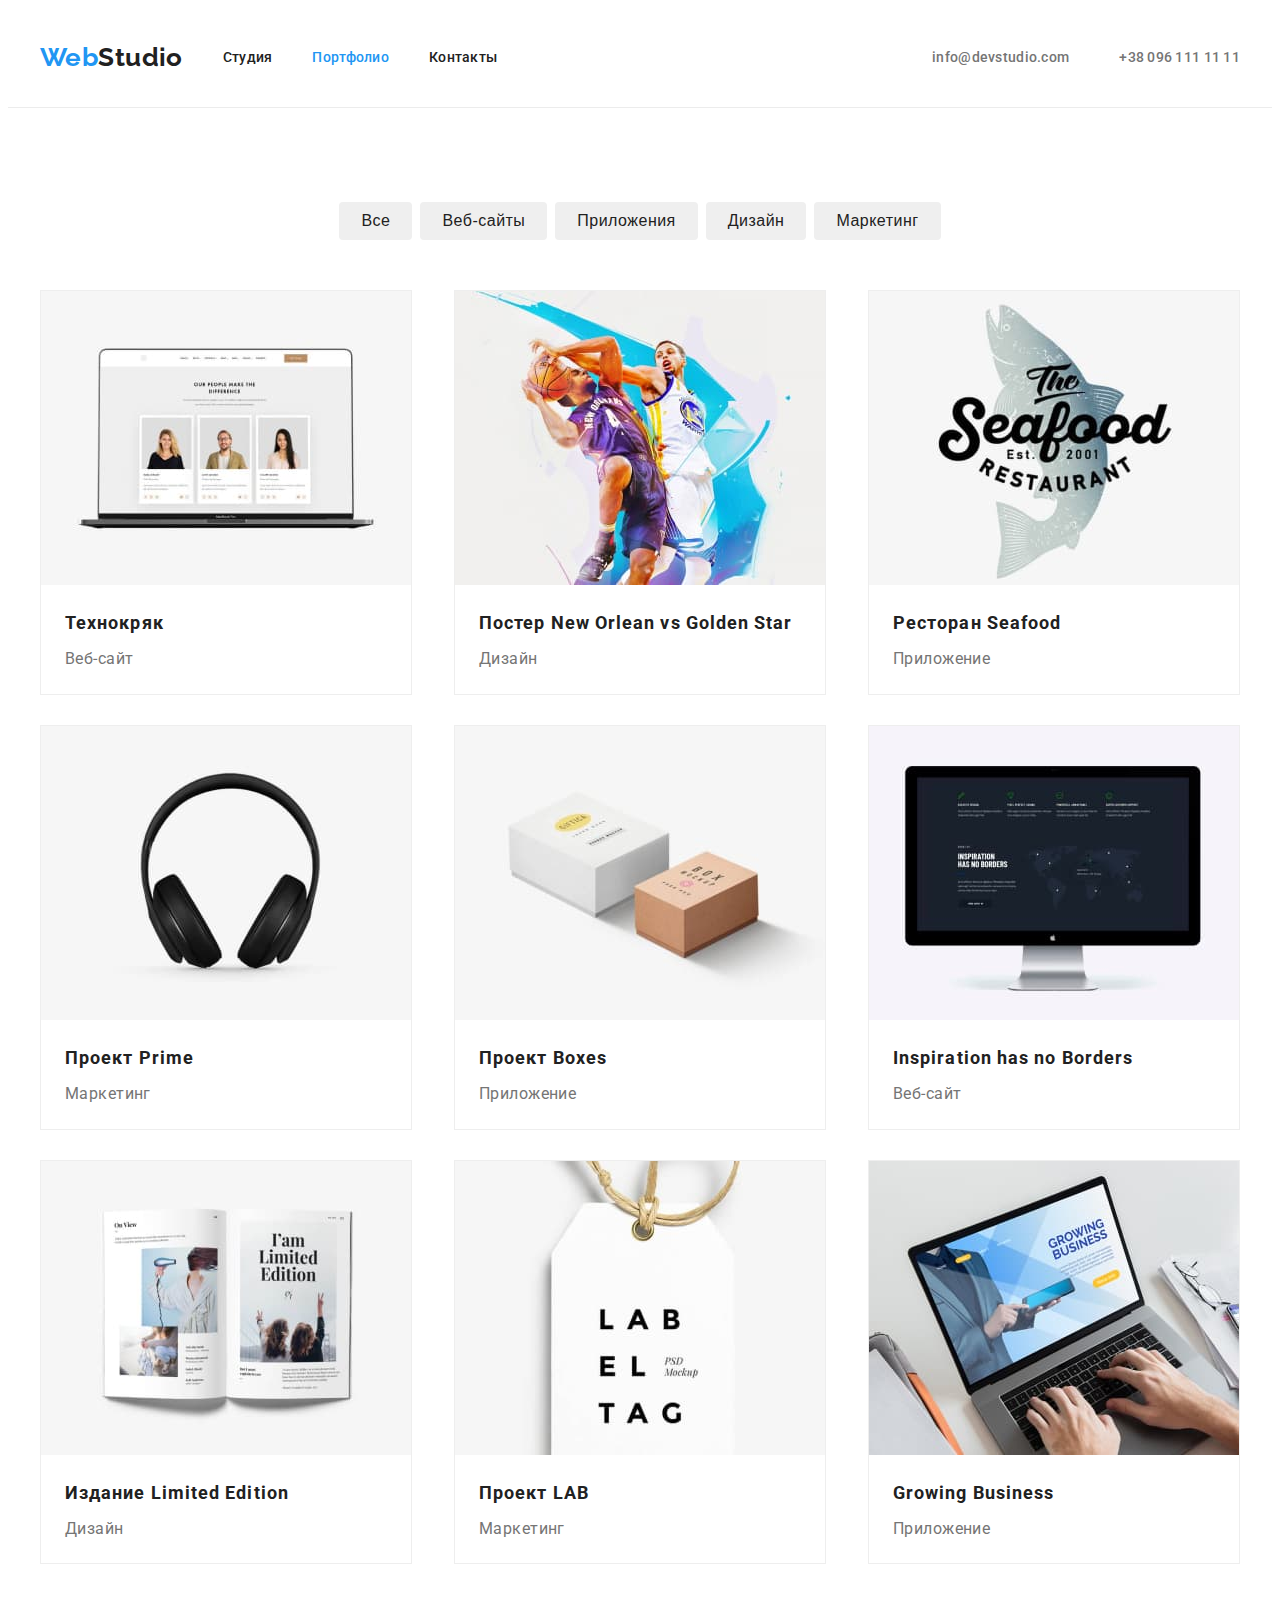
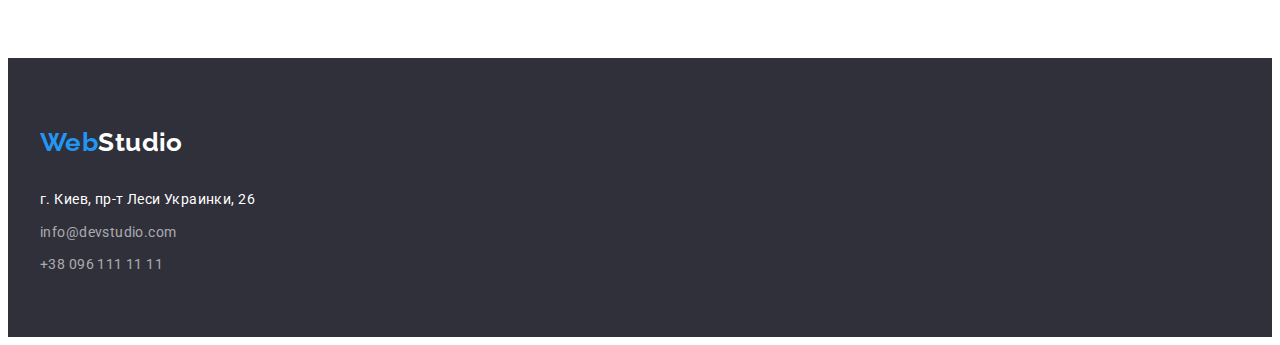
==== commit 7ac1c5e1: "+" ====
--- a/portfolio.html
+++ b/portfolio.html
@@ -62,7 +62,7 @@
             </li>
           </ul>
 
-          <ul class="list-projects flex-element list">
+          <ul class="list-projects list">
             <li class="item">
               <a href=""
                 ><img src="./images/2.1.jpg" alt="Технокряк" width="370" />
--- a/style/styles.css
+++ b/style/styles.css
@@ -31,6 +31,7 @@
 }
 
 .section {
+  padding-top: 94px;
   padding-bottom: 94px;
 }
 
@@ -39,10 +40,12 @@
 }
 
 /* Logo */
+header {
+  border-bottom: 1px solid #ececec;
+}
 .main-nav {
   display: flex;
   align-items: center;
-  border-bottom: 1px solid #ececec;
 }
 
 .navigator {
@@ -50,8 +53,7 @@
   align-items: center;
 }
 
-.logo,
-.footer-logo {
+.logo {
   display: flex;
   padding-top: 25px;
   padding-bottom: 25px;
@@ -134,6 +136,7 @@
 
 /* страничка index.html */
 /* Hero */
+
 .hero-button {
   padding: 10px 32px;
   font-weight: 700;
@@ -158,6 +161,8 @@
 .hero {
   background-color: #2f303a;
   text-align: center;
+  padding-top: 200px;
+  padding-bottom: 200px;
 }
 
 .hero .title {
@@ -177,7 +182,6 @@
 }
 .feature-list {
   display: flex;
-  padding-top: 120px;
 }
 
 .feature-list .title {
@@ -267,18 +271,26 @@
 /* footer */
 
 .footer {
-  display: flex;
-  flex-direction: column;
   background-color: #2f303a;
+  padding-top: 60px;
+  padding-bottom: 60px;
 }
 
 .footer-logo {
-  padding-top: 60px;
+  display: block;
   padding-bottom: 20px;
+  color: var(--text-title-color);
+  font-family: Raleway;
+  font-style: normal;
+  font-weight: 700;
+  font-size: 26px;
+  line-height: 1.9;
+  text-decoration: none;
 }
 .footer-logo-accent {
   color: var(--text-bottons-color);
 }
+
 .contact-footer .link {
   font-size: 14px;
   line-height: 1.7;
@@ -286,11 +298,17 @@
   text-decoration: none;
   font-style: normal;
 }
-.contact-footer.item:not(:last-child) {
-  padding-bottom: 9px;
-}
-.address-navigator {
-  padding-bottom: 60px;
+
+.contact-footer .contact-footer {
+  /* background-color: tomato; */
+}
+
+.contact-footer .item {
+  margin-bottom: 9px;
+}
+
+.contact-footer .item:last-child {
+  margin-bottom: 0px;
 }
 
 .address {
@@ -305,13 +323,11 @@
 .flex-buttons {
   display: flex;
   justify-content: center;
-  margin-top: 0;
-  margin-bottom: 0;
 }
 .flex-buttons .item {
-  display: block;
+  /* display: block;
   margin-top: 100px;
-  margin-bottom: 0;
+  margin-bottom: 0; */
   margin-right: 8px;
 }
 
@@ -343,22 +359,24 @@
     0px 2px 2px rgba(0, 0, 0, 0.12);
 }
 
-.flex-element {
+.list-projects {
   display: flex;
   flex-wrap: wrap;
+  justify-content: space-between;
   /* background-color: tomato; */
 }
-.flex-element .item {
-  margin-right: 40px;
+
+.list-projects .item {
+  margin-right: 30px;
   margin-bottom: 30px;
   border: 1px solid #eeeeee;
 }
 
-.flex-element .item:nth-child(3n + 3) {
+.list-projects .item:nth-child(3n + 3) {
   margin-right: 0;
 }
 
-.flex-element .item:nth-last-child(-n + 3) {
+.list-projects .item:nth-last-child(-n + 3) {
   margin-bottom: 0;
 }
 .list-projects .project {
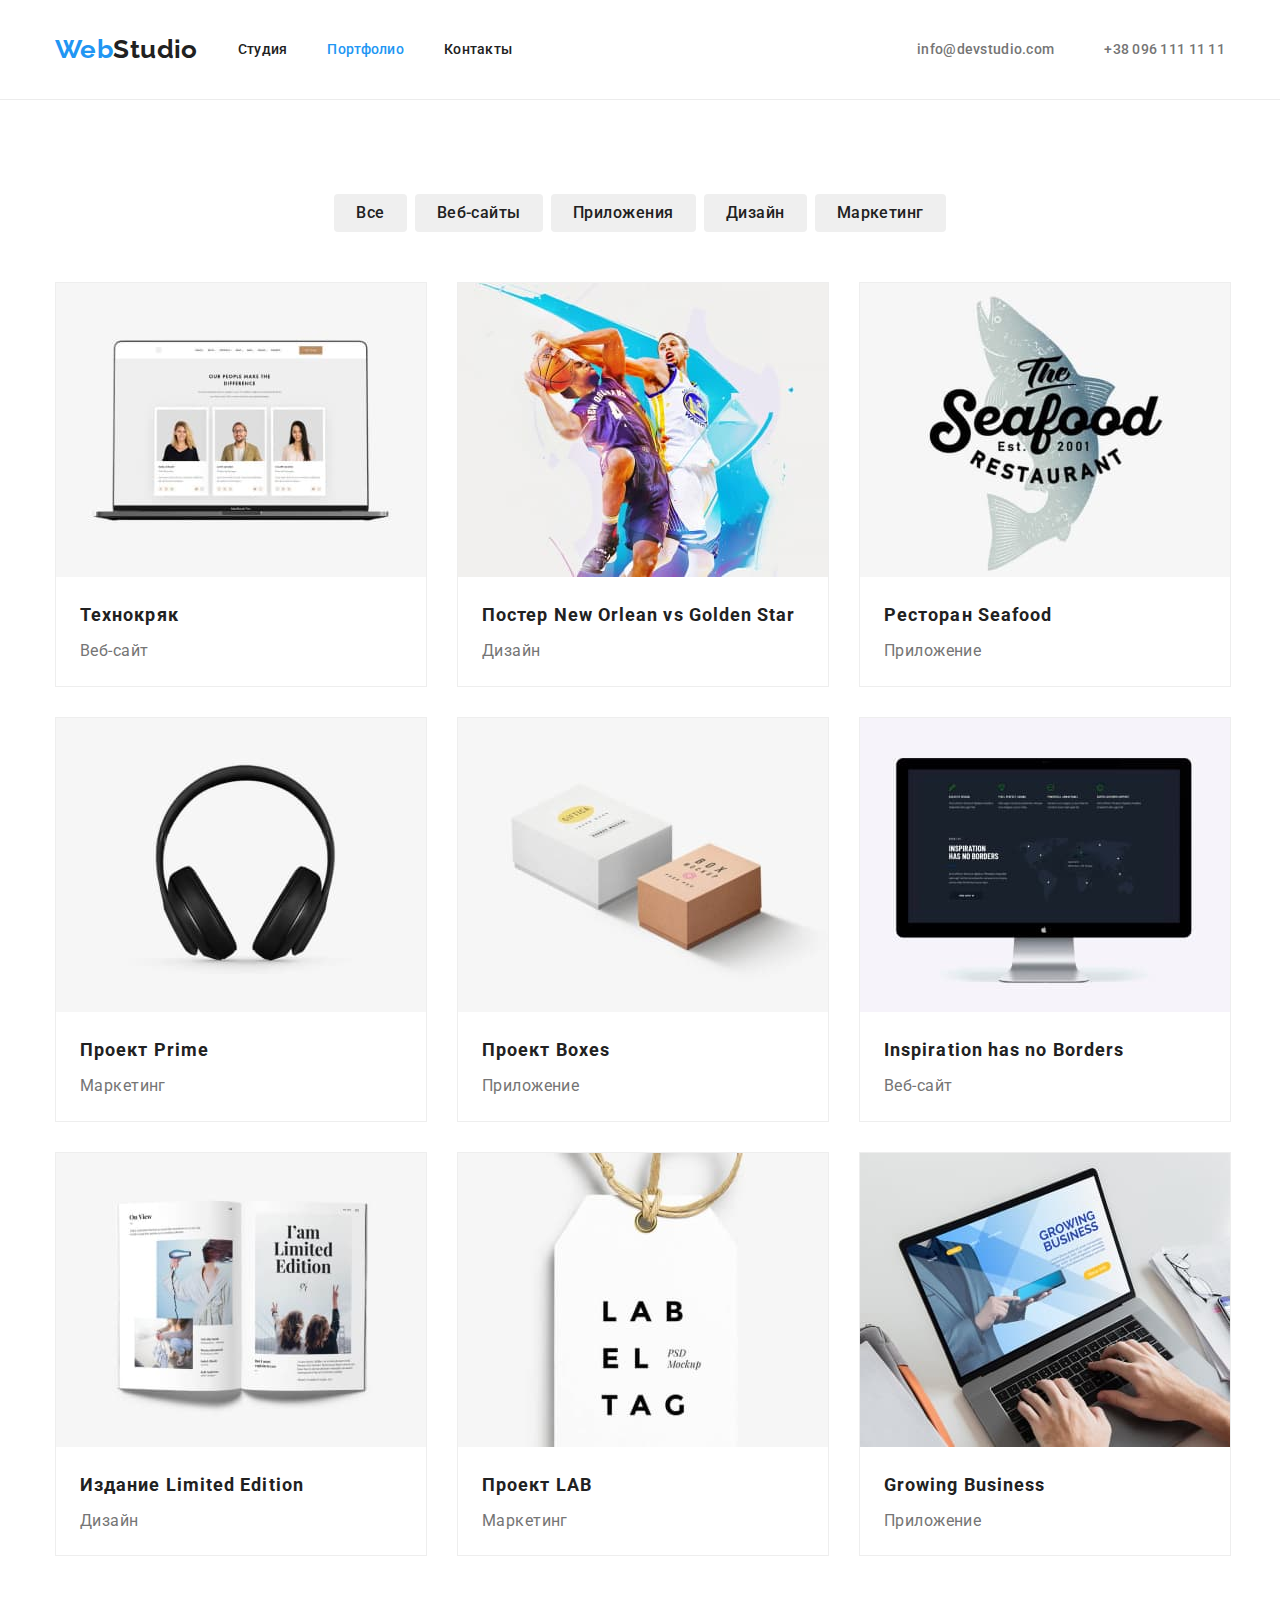
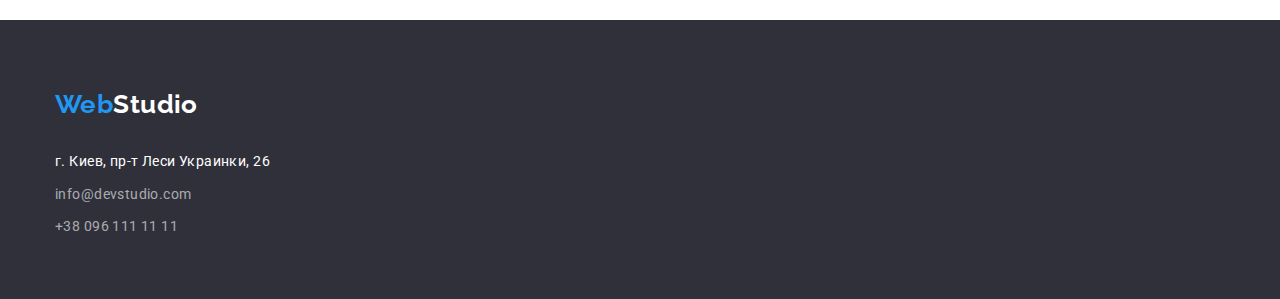
==== commit 2c29a4dd: "сделал коректировки" ====
--- a/portfolio.html
+++ b/portfolio.html
@@ -7,6 +7,10 @@
     <link
       href="https://fonts.googleapis.com/css2?family=Raleway:wght@700&family=Roboto:wght@400;500;700;900&display=swap"
       rel="stylesheet"
+    />
+    <link
+      rel="stylesheet"
+      href="https://cdnjs.cloudflare.com/ajax/libs/modern-normalize/1.1.0/modern-normalize.min.css"
     />
     <link rel="stylesheet" href="style/styles.css" />
     <title>goit-markup-hw-01</title>
--- a/style/styles.css
+++ b/style/styles.css
@@ -362,7 +362,9 @@
 .list-projects {
   display: flex;
   flex-wrap: wrap;
-  justify-content: space-between;
+  margin-right: -30px;
+  margin-bottom: -30px;
+  /* justify-content: space-between; */
   /* background-color: tomato; */
 }
 
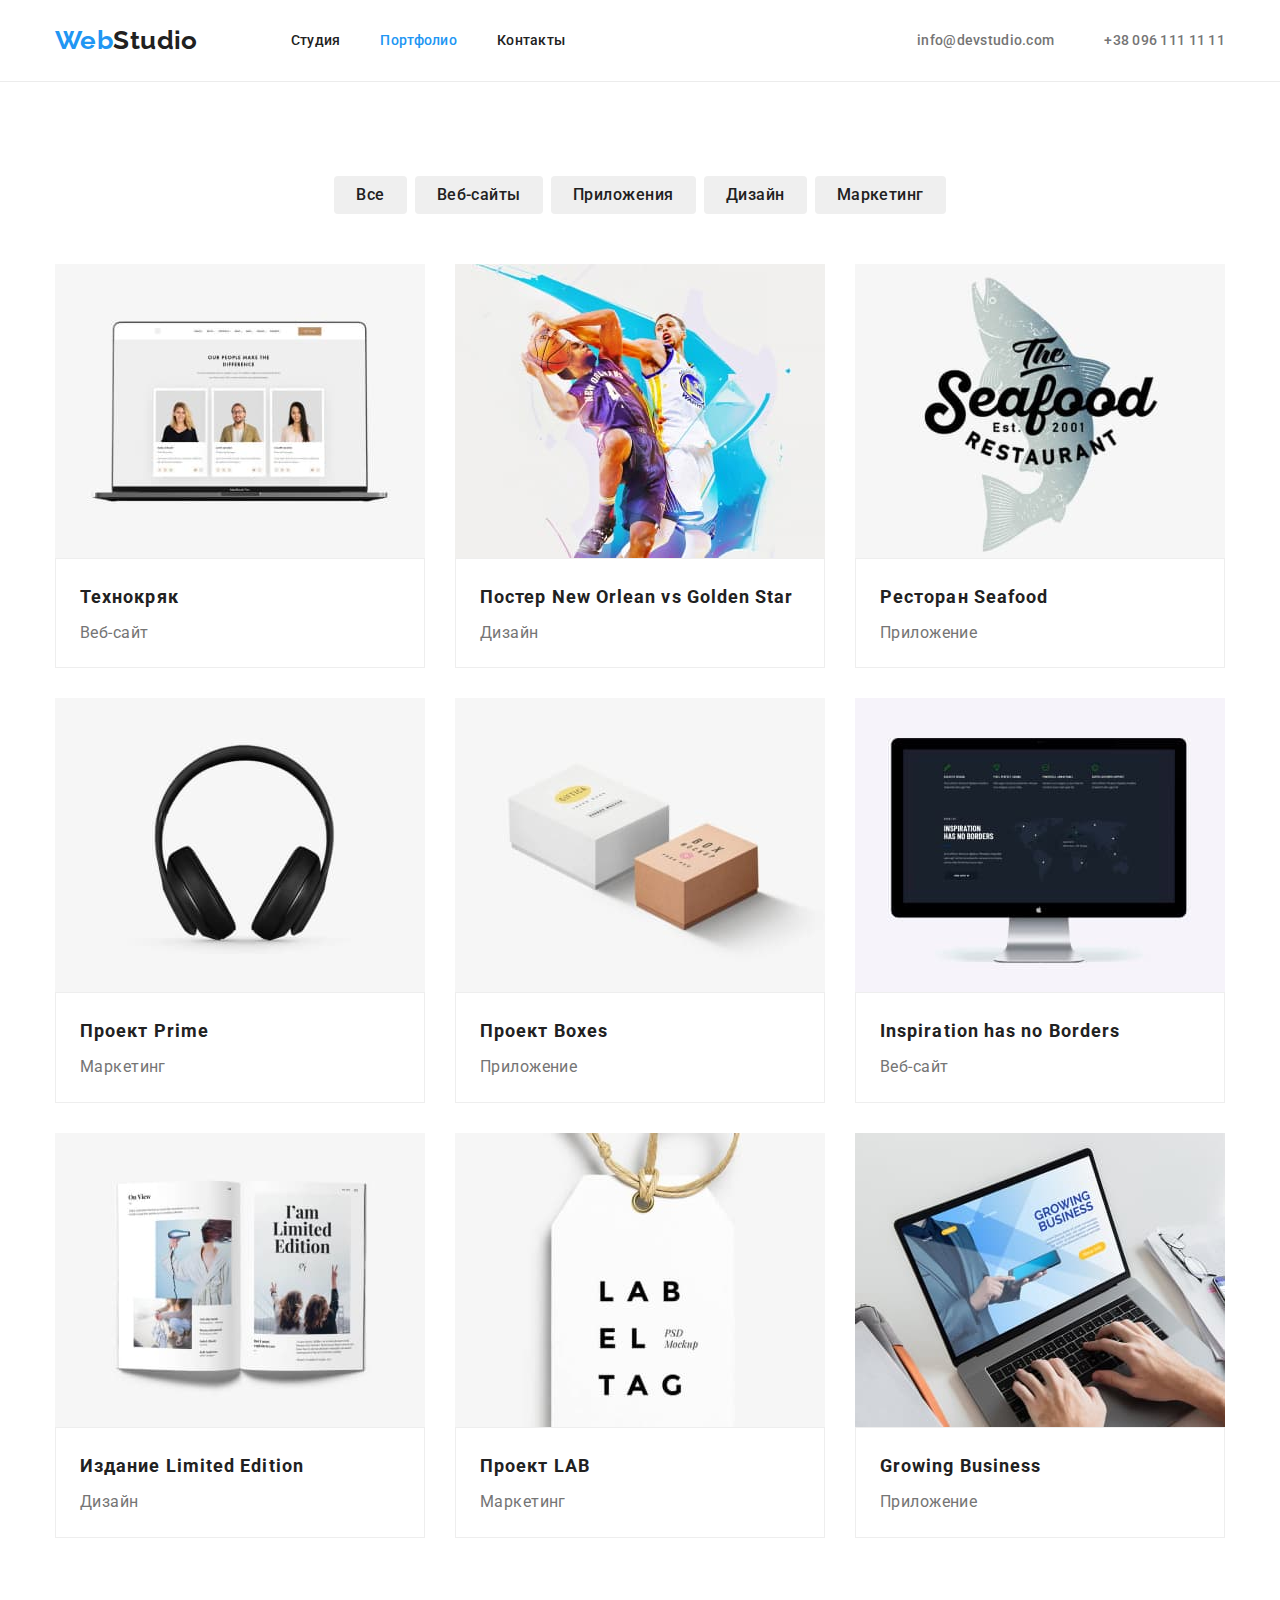
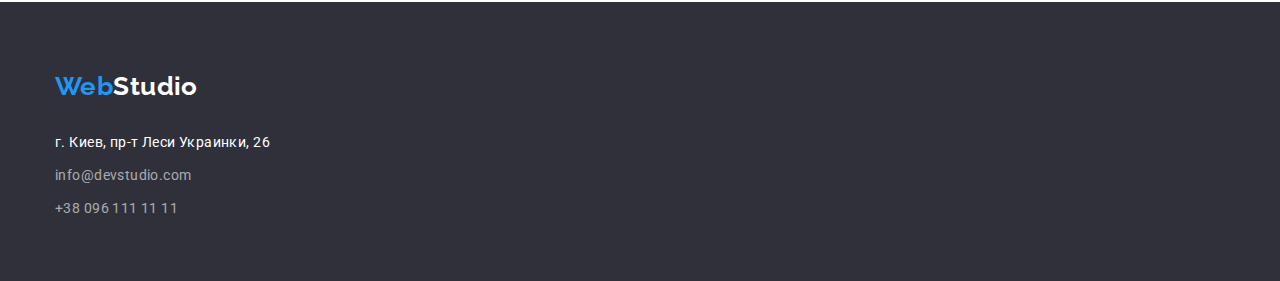
==== commit 3724e174: "Зробив зміни до ДЗ" ====
--- a/portfolio.html
+++ b/portfolio.html
@@ -46,8 +46,8 @@
     <!-- Портфолио -->
     <main>
       <section class="section">
-        <h1 class="visually-hidden">Портфолио</h1>
         <div class="conteiner">
+          <h1 class="visually-hidden">Портфолио</h1>
           <ul class="flex-buttons list">
             <li class="item">
               <button type="button" class="buttons">Все</button>
@@ -70,9 +70,9 @@
             <li class="item">
               <a href=""
                 ><img src="./images/2.1.jpg" alt="Технокряк" width="370" />
-                <h2 class="project">Технокряк</h2>
+                <div class="project-title"><h2 class="project">Технокряк</h2>
                 <p class="diction">Веб-сайт</p></a
-              >
+              ></div>
             </li>
             <li class="item">
               <a href=""
@@ -81,9 +81,9 @@
                   alt="Постер New Orlean vs Golden Star"
                   width="370"
                 />
-                <h2 class="project">Постер New Orlean vs Golden Star</h2>
+                <div class="project-title"><h2 class="project">Постер New Orlean vs Golden Star</h2>
                 <p class="diction">Дизайн</p></a
-              >
+              ></div>
             </li>
             <li class="item">
               <a href=""
@@ -92,23 +92,23 @@
                   alt="Ресторан Seafood"
                   width="370"
                 />
-                <h2 class="project">Ресторан Seafood</h2>
+                <div class="project-title"><h2 class="project">Ресторан Seafood</h2>
                 <p class="diction">Приложение</p></a
-              >
+              ></div>  
             </li>
             <li class="item">
               <a href=""
                 ><img src="./images/2.4.jpg" alt="Проект Prime" width="370" />
-                <h2 class="project">Проект Prime</h2>
+                <div class="project-title"><h2 class="project">Проект Prime</h2>
                 <p class="diction">Маркетинг</p></a
-              >
+              ></div>
             </li>
             <li class="item">
               <a href=""
                 ><img src="./images/2.5.jpg" alt="Проект Boxes" width="370" />
-                <h2 class="project">Проект Boxes</h2>
+                <div class="project-title"><h2 class="project">Проект Boxes</h2>
                 <p class="diction">Приложение</p></a
-              >
+              ></div>
             </li>
             <li class="item">
               <a href=""
@@ -117,9 +117,10 @@
                   alt="Inspiration has no Borders"
                   width="370"
                 />
-                <h2 class="project">Inspiration has no Borders</h2>
+                <div class="project-title"><h2 class="project">Inspiration has no Borders</h2>
                 <p class="diction">Веб-сайт</p></a
-              >
+              ></div>
+                
             </li>
             <li class="item">
               <a href=""
@@ -128,16 +129,17 @@
                   alt="Издание Limited Edition"
                   width="370"
                 />
-                <h2 class="project">Издание Limited Edition</h2>
+                <div class="project-title"><h2 class="project">Издание Limited Edition</h2>
                 <p class="diction">Дизайн</p></a
-              >
+              ></div>
             </li>
             <li class="item">
               <a href=""
                 ><img src="./images/2.8.jpg" alt="Проект LAB" width="370" />
+                <div class="project-title">
                 <h2 class="project">Проект LAB</h2>
                 <p class="diction">Маркетинг</p></a
-              >
+              ></div>
             </li>
             <li class="item">
               <a href=""
@@ -146,9 +148,10 @@
                   alt="Growing Business"
                   width="370"
                 />
+                <div class="project-title">
                 <h2 class="project">Growing Business</h2>
                 <p class="diction">Приложение</p></a
-              >
+              ></div>
             </li>
           </ul>
         </div>
--- a/style/styles.css
+++ b/style/styles.css
@@ -14,6 +14,17 @@
   font-family: Roboto, sans-serif;
   font-size: 14px;
   letter-spacing: 0.03em;
+}
+
+h1,
+h2,
+h3,
+h4,
+h5,
+h6,
+p {
+  padding: 0;
+  margin: 0;
 }
 .list {
   list-style: none;
@@ -48,11 +59,6 @@
   align-items: center;
 }
 
-.navigator {
-  display: flex;
-  align-items: center;
-}
-
 .logo {
   display: flex;
   padding-top: 25px;
@@ -64,17 +70,21 @@
   font-style: normal;
   font-weight: 700;
   font-size: 26px;
-  line-height: 1.9;
+  line-height: 31px;
   text-decoration: none;
 }
 .logo-accent {
   color: var(--accent-color);
 }
 
+.navigator {
+  display: flex;
+  align-items: center;
+}
 /* Site-nav */
 .site-nav {
   display: flex;
-  margin-left: 40px;
+  margin-left: 93px;
   align-items: center;
 }
 
@@ -82,8 +92,6 @@
   display: block;
   padding-top: 32px;
   padding-bottom: 32px;
-  /* background-color: tomato; */
-
   color: var(--text-title-color);
   font-weight: 500;
   font-size: 14px;
@@ -95,9 +103,6 @@
   margin-right: 40px;
 }
 
-/* .site-nav .link + .link {
-  margin-right: 40px;
-} */
 .site-nav .link:hover,
 .site-nav .link:focus,
 .contact-footer .link:hover,
@@ -150,6 +155,7 @@
   display: inline-block;
   box-shadow: 0px 4px 4px rgba(0, 0, 0, 0.15);
   border-radius: 4px;
+  border: none;
 }
 
 .hero-button:hover,
@@ -175,13 +181,9 @@
   margin-bottom: 30px;
 }
 /* peculiarities */
-.flex-conteiner {
+.feature-list {
   display: flex;
   flex-direction: row;
-  align-items: center;
-}
-.feature-list {
-  display: flex;
 }
 
 .feature-list .title {
@@ -209,20 +211,22 @@
 }
 
 /* About */
-
-.flex-nav {
+.padding {
+  padding-top: 0;
+}
+
+.flex-about {
   display: flex;
   flex-direction: row;
   align-items: center;
 }
 
-.flex-nav .item:not(:last-child) {
+.flex-about .item:not(:last-child) {
   margin-right: 30px;
 }
 
 .about-title {
   color: var(--text-title-color);
-  margin-top: 0;
   margin-bottom: 50px;
   font-weight: 700;
   font-size: 36px;
@@ -231,10 +235,20 @@
 }
 /* About team */
 
+.about-team {
+  padding-top: 0;
+  background: #f5f4fa;
+}
+
 .flex-team {
   display: flex;
   flex-direction: row;
-  align-items: center;
+}
+
+.flex-team .item {
+  box-shadow: 0px 1px 3px rgba(0, 0, 0, 0.12), 0px 1px 1px rgba(0, 0, 0, 0.14),
+    0px 2px 1px rgba(0, 0, 0, 0.2);
+  border-radius: 0px 0px 4px 4px;
 }
 .flex-team .item:not(:last-child) {
   margin-right: 30px;
@@ -262,7 +276,7 @@
 .about-team .profession {
   color: var(--primary-text-color);
   margin-top: 0;
-  margin-bottom: 0;
+  margin-bottom: ;
   font-size: 16px;
   line-height: 1.1;
   text-align: center;
@@ -323,11 +337,10 @@
 .flex-buttons {
   display: flex;
   justify-content: center;
+  margin-top: 0;
+  margin-bottom: 50px;
 }
 .flex-buttons .item {
-  /* display: block;
-  margin-top: 100px;
-  margin-bottom: 0; */
   margin-right: 8px;
 }
 
@@ -347,8 +360,6 @@
   border-radius: 4px;
   /* box-shadow: 0px 3px 1px rgba(0, 0, 0, 0.1), 0px 1px 2px rgba(0, 0, 0, 0.08),
     0px 2px 2px rgba(0, 0, 0, 0.12); */
-  margin-top: 0;
-  margin-bottom: 50px;
 }
 
 .buttons:hover,
@@ -371,7 +382,6 @@
 .list-projects .item {
   margin-right: 30px;
   margin-bottom: 30px;
-  border: 1px solid #eeeeee;
 }
 
 .list-projects .item:nth-child(3n + 3) {
@@ -381,9 +391,13 @@
 .list-projects .item:nth-last-child(-n + 3) {
   margin-bottom: 0;
 }
+.project-title {
+  border: 1px solid #eeeeee;
+  padding: 20px 24px;
+}
+
 .list-projects .project {
   color: var(--text-title-color);
-  margin: 20px 24px 4px;
   font-weight: 700;
   font-size: 18px;
   line-height: 2;
@@ -393,8 +407,7 @@
 
 .list-projects .diction {
   color: var(--primary-text-color);
-  margin: 0 24px 20px;
-
+  margin-top: 4px;
   font-size: 16px;
   line-height: 1.8;
 }
